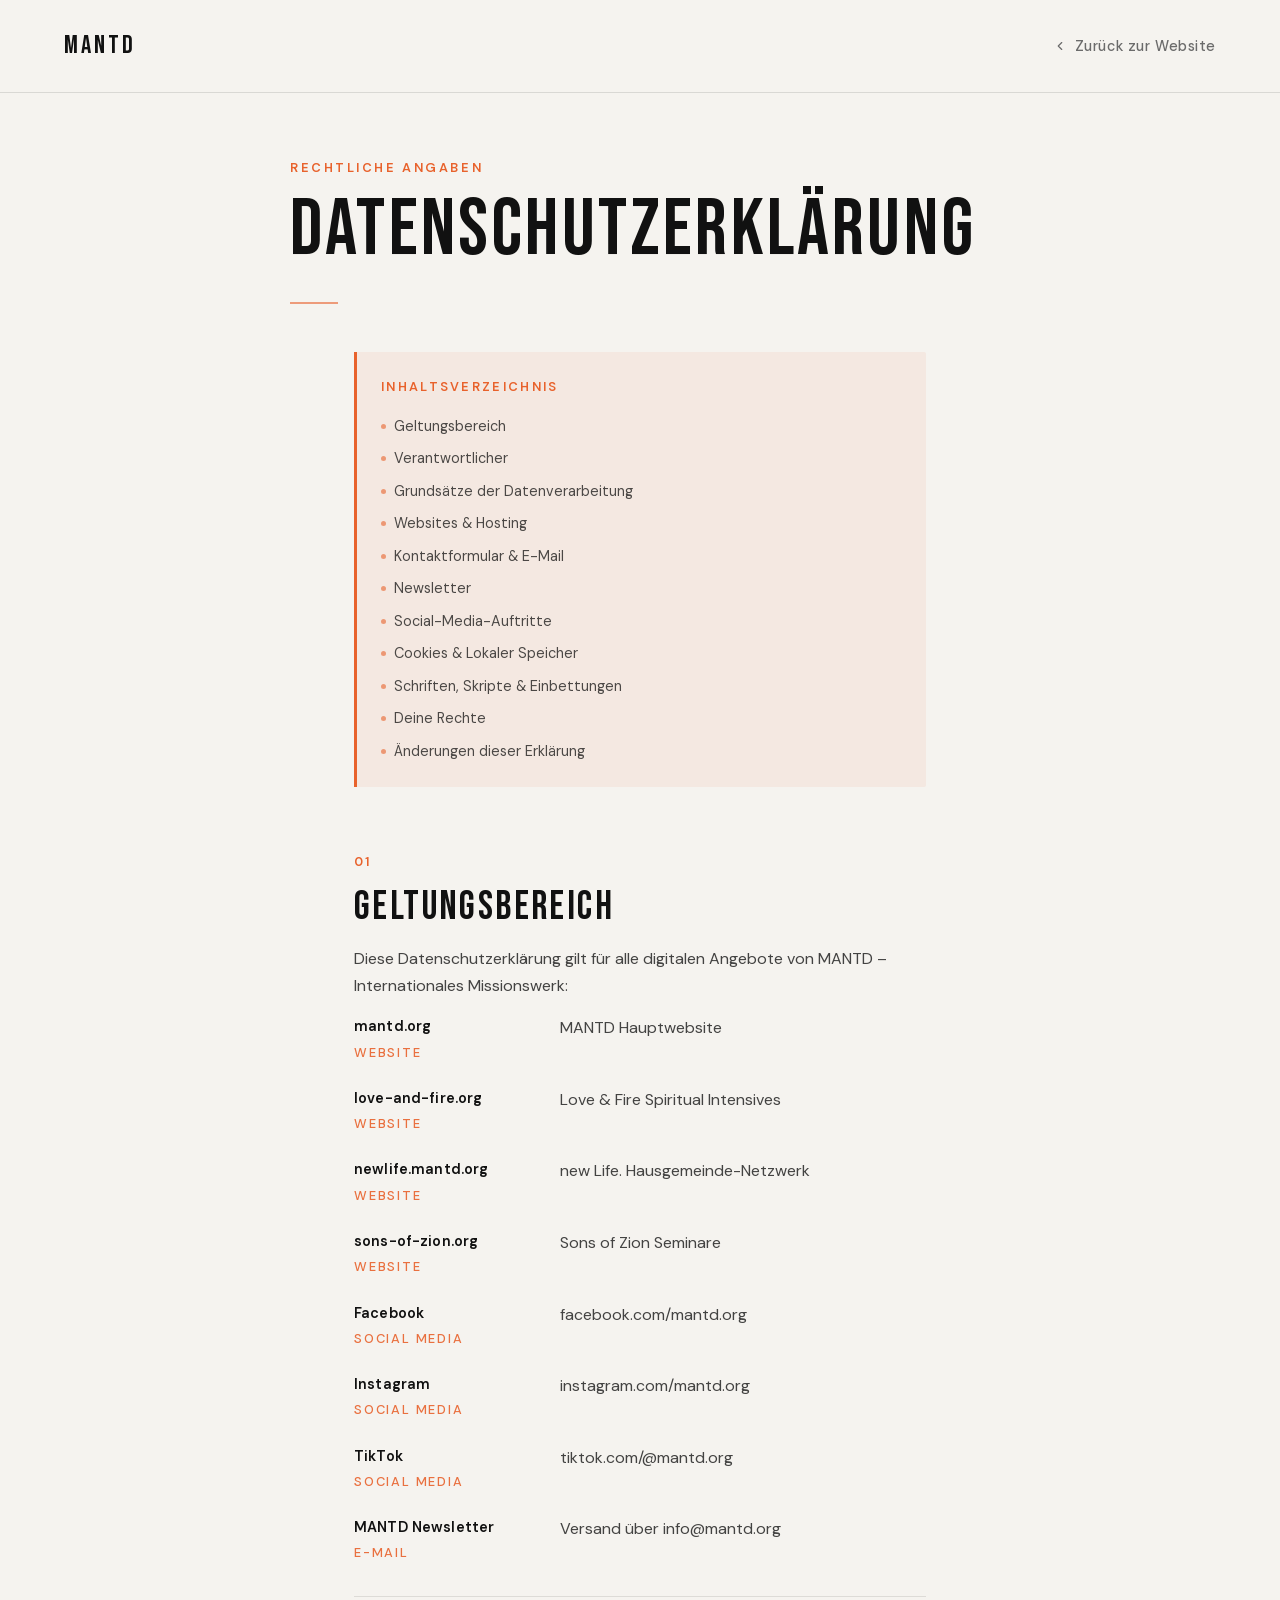
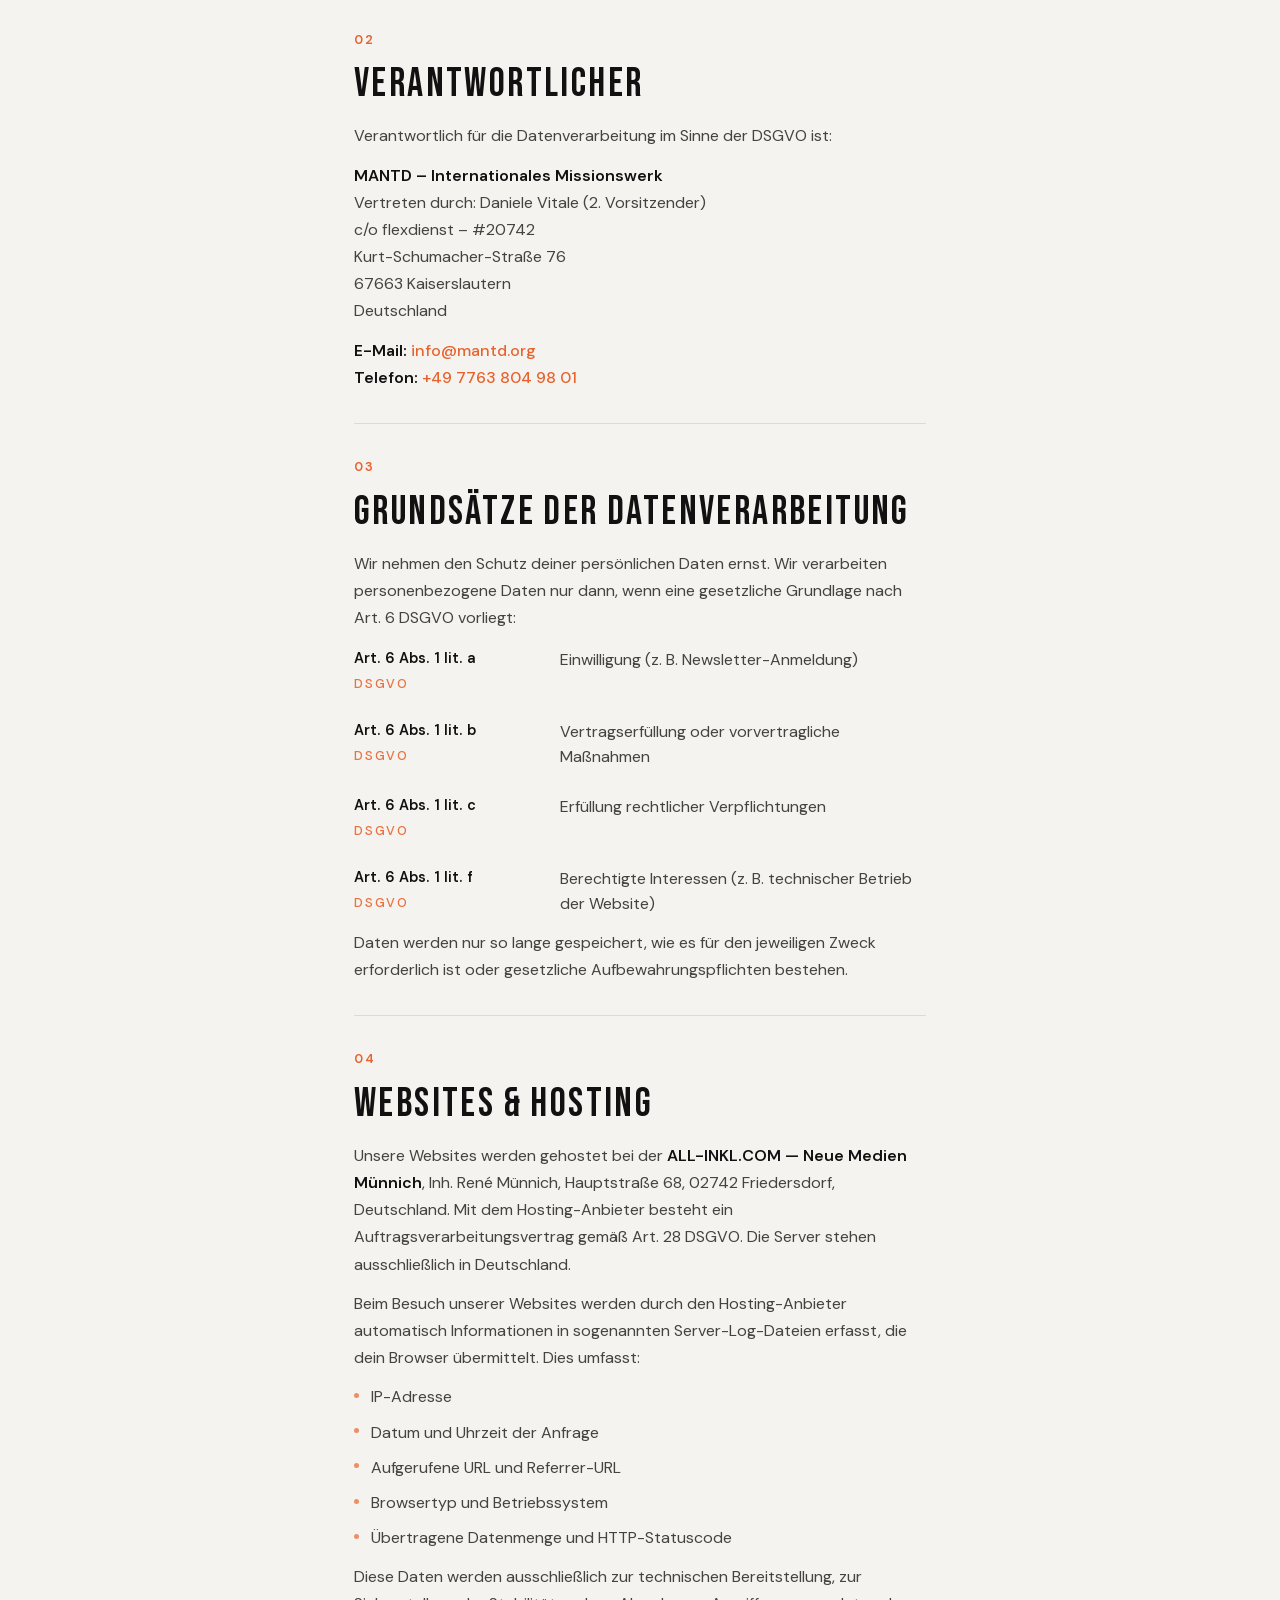
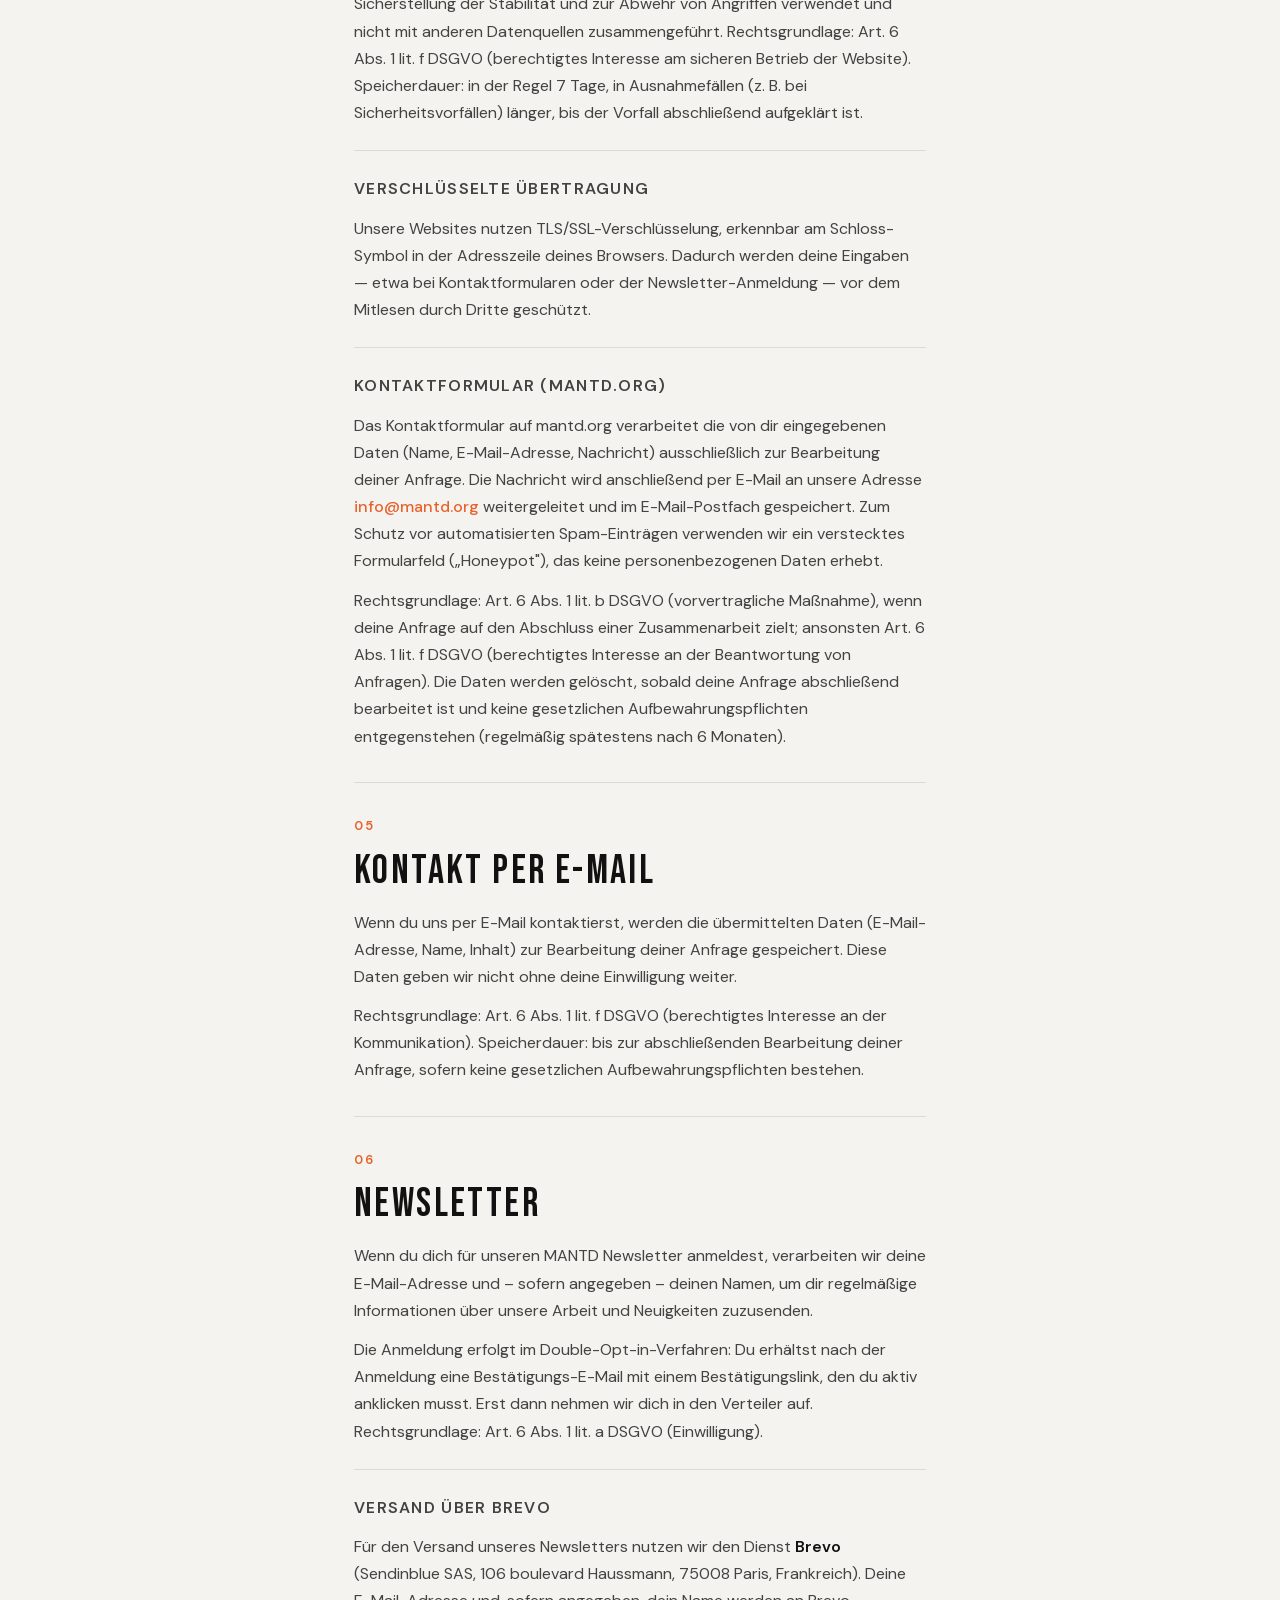
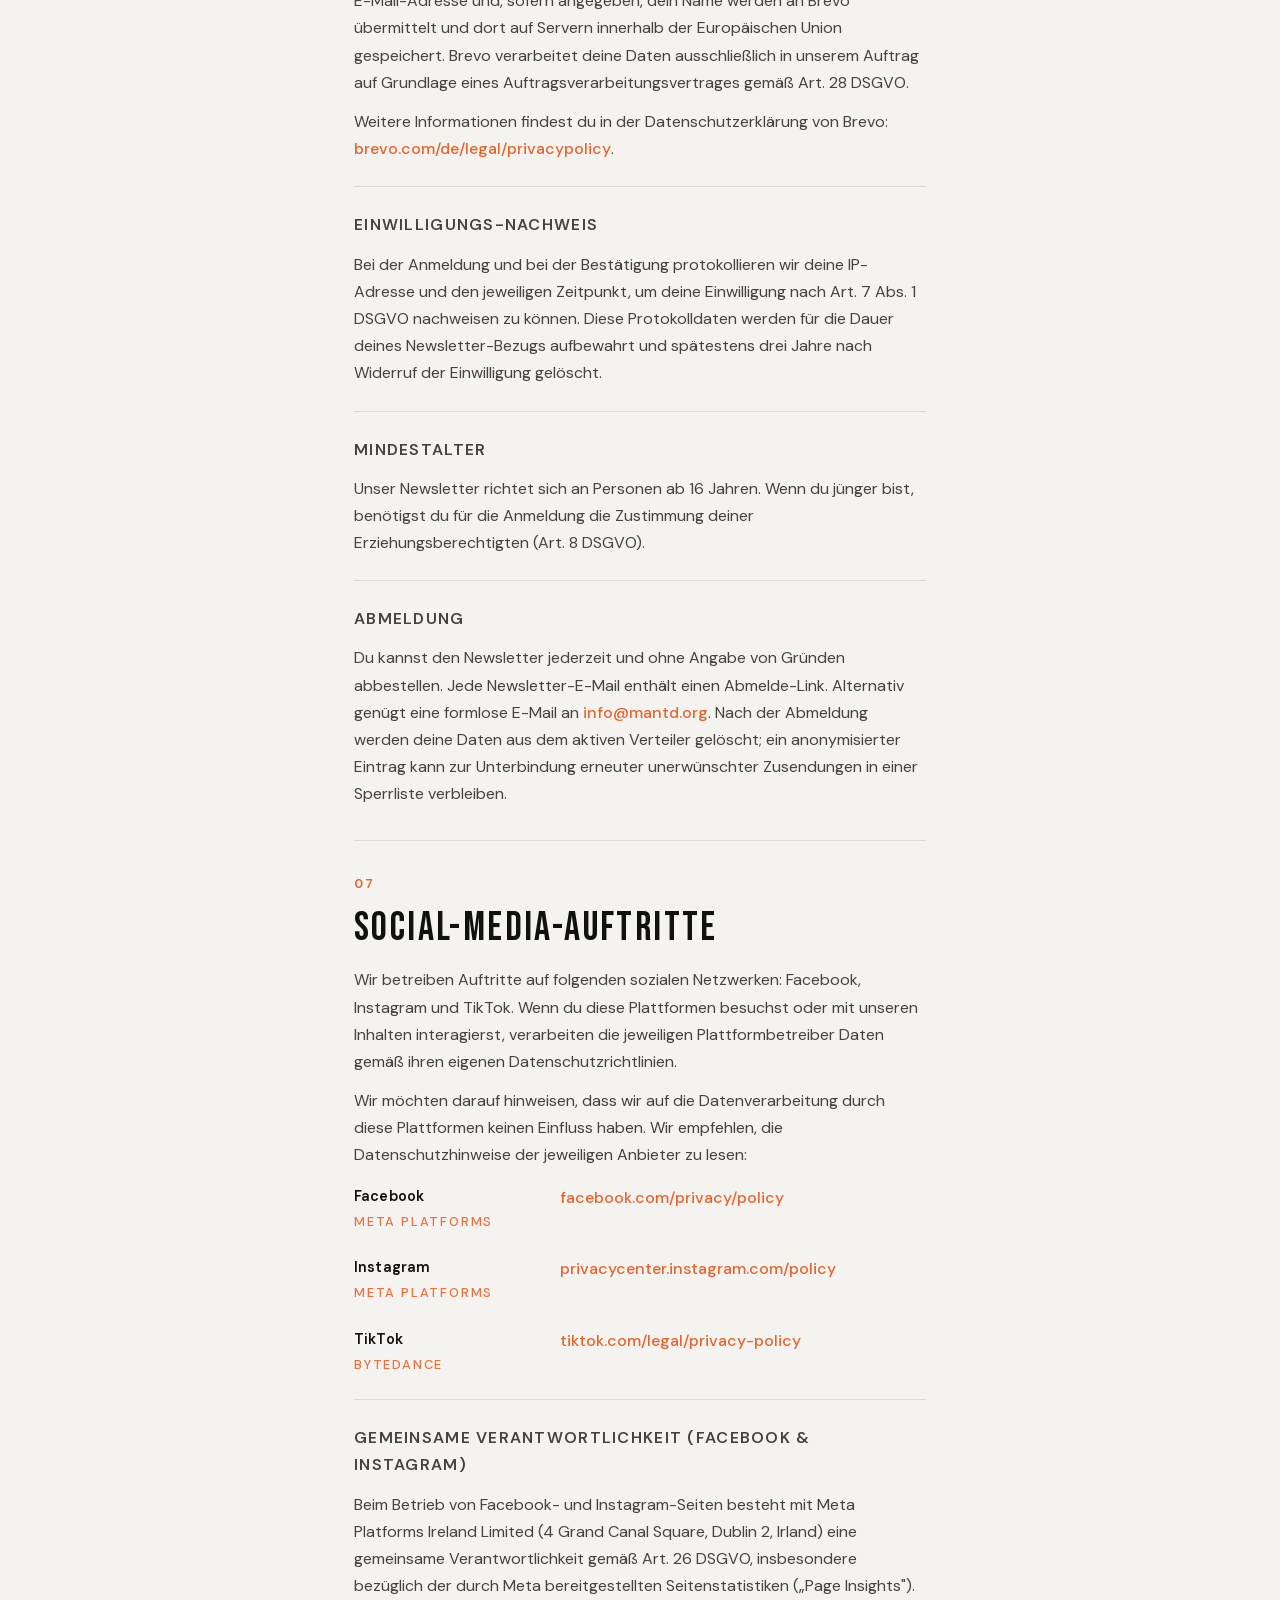
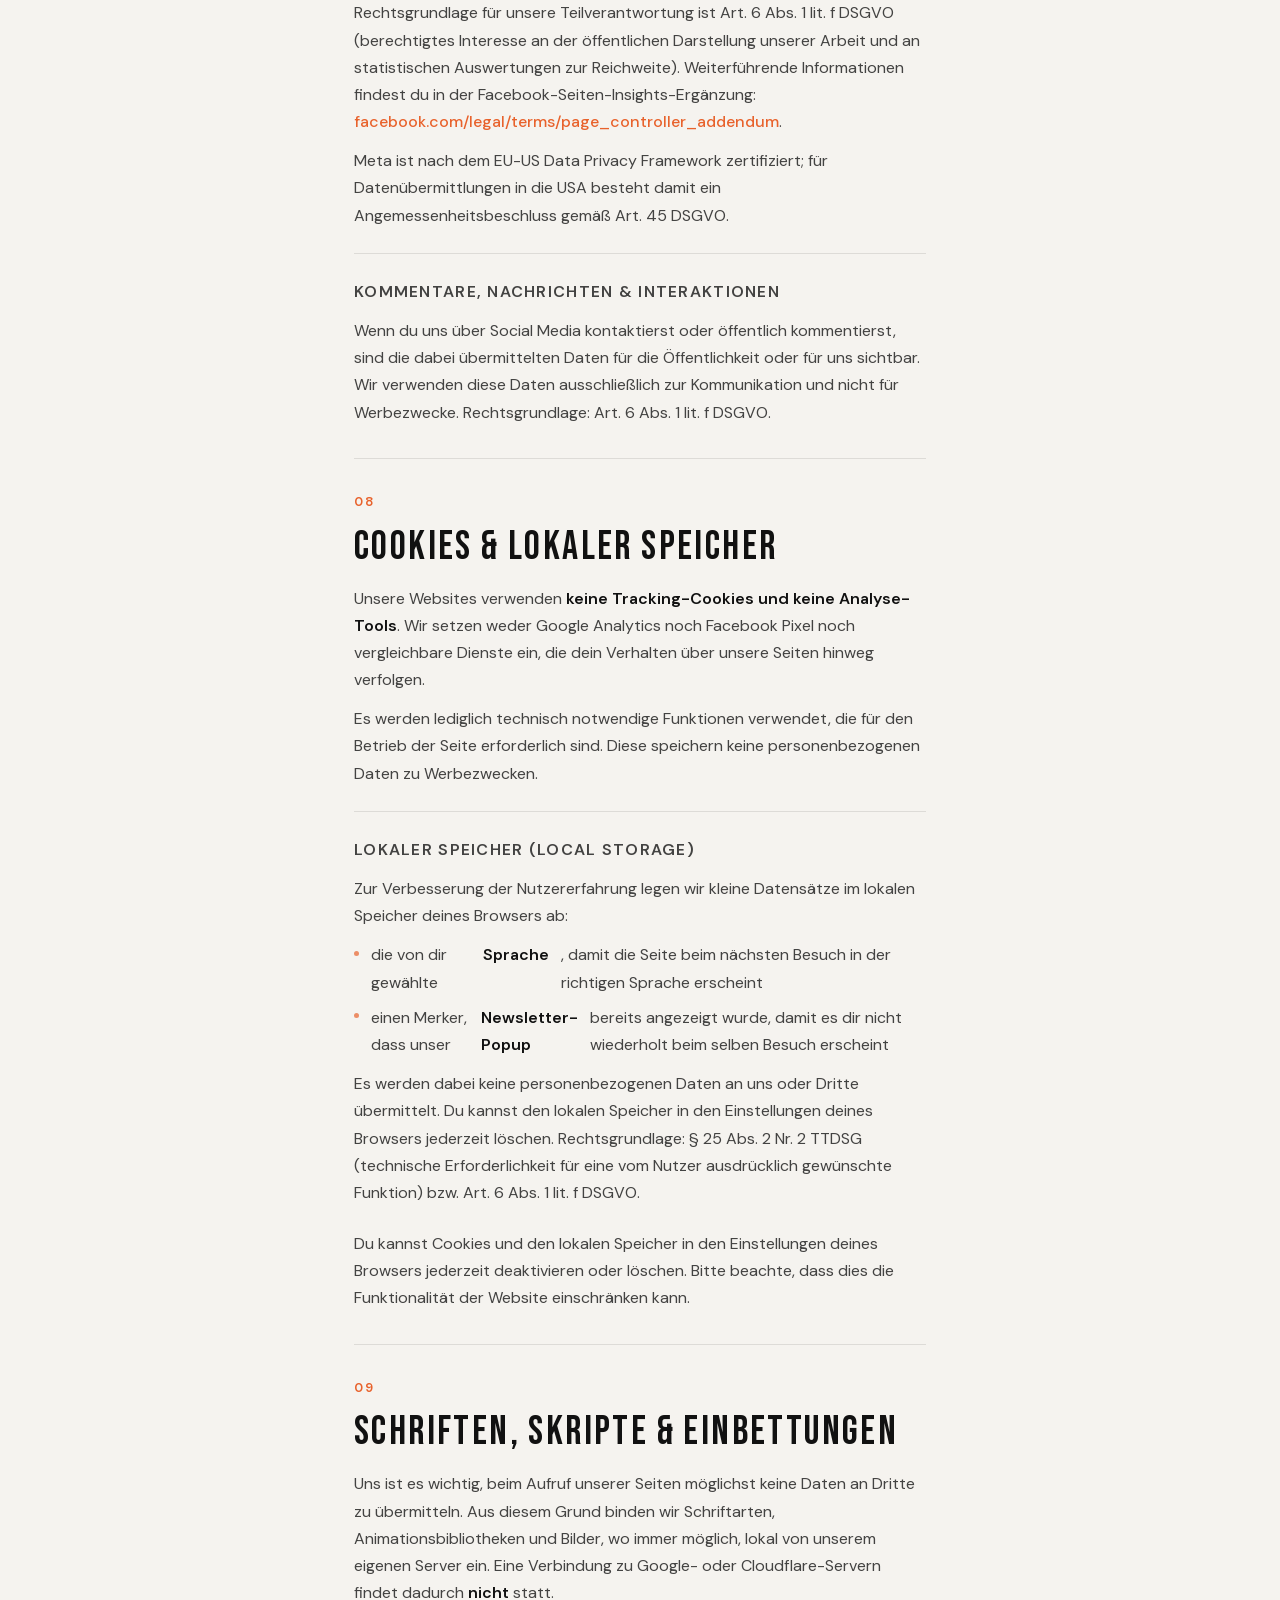
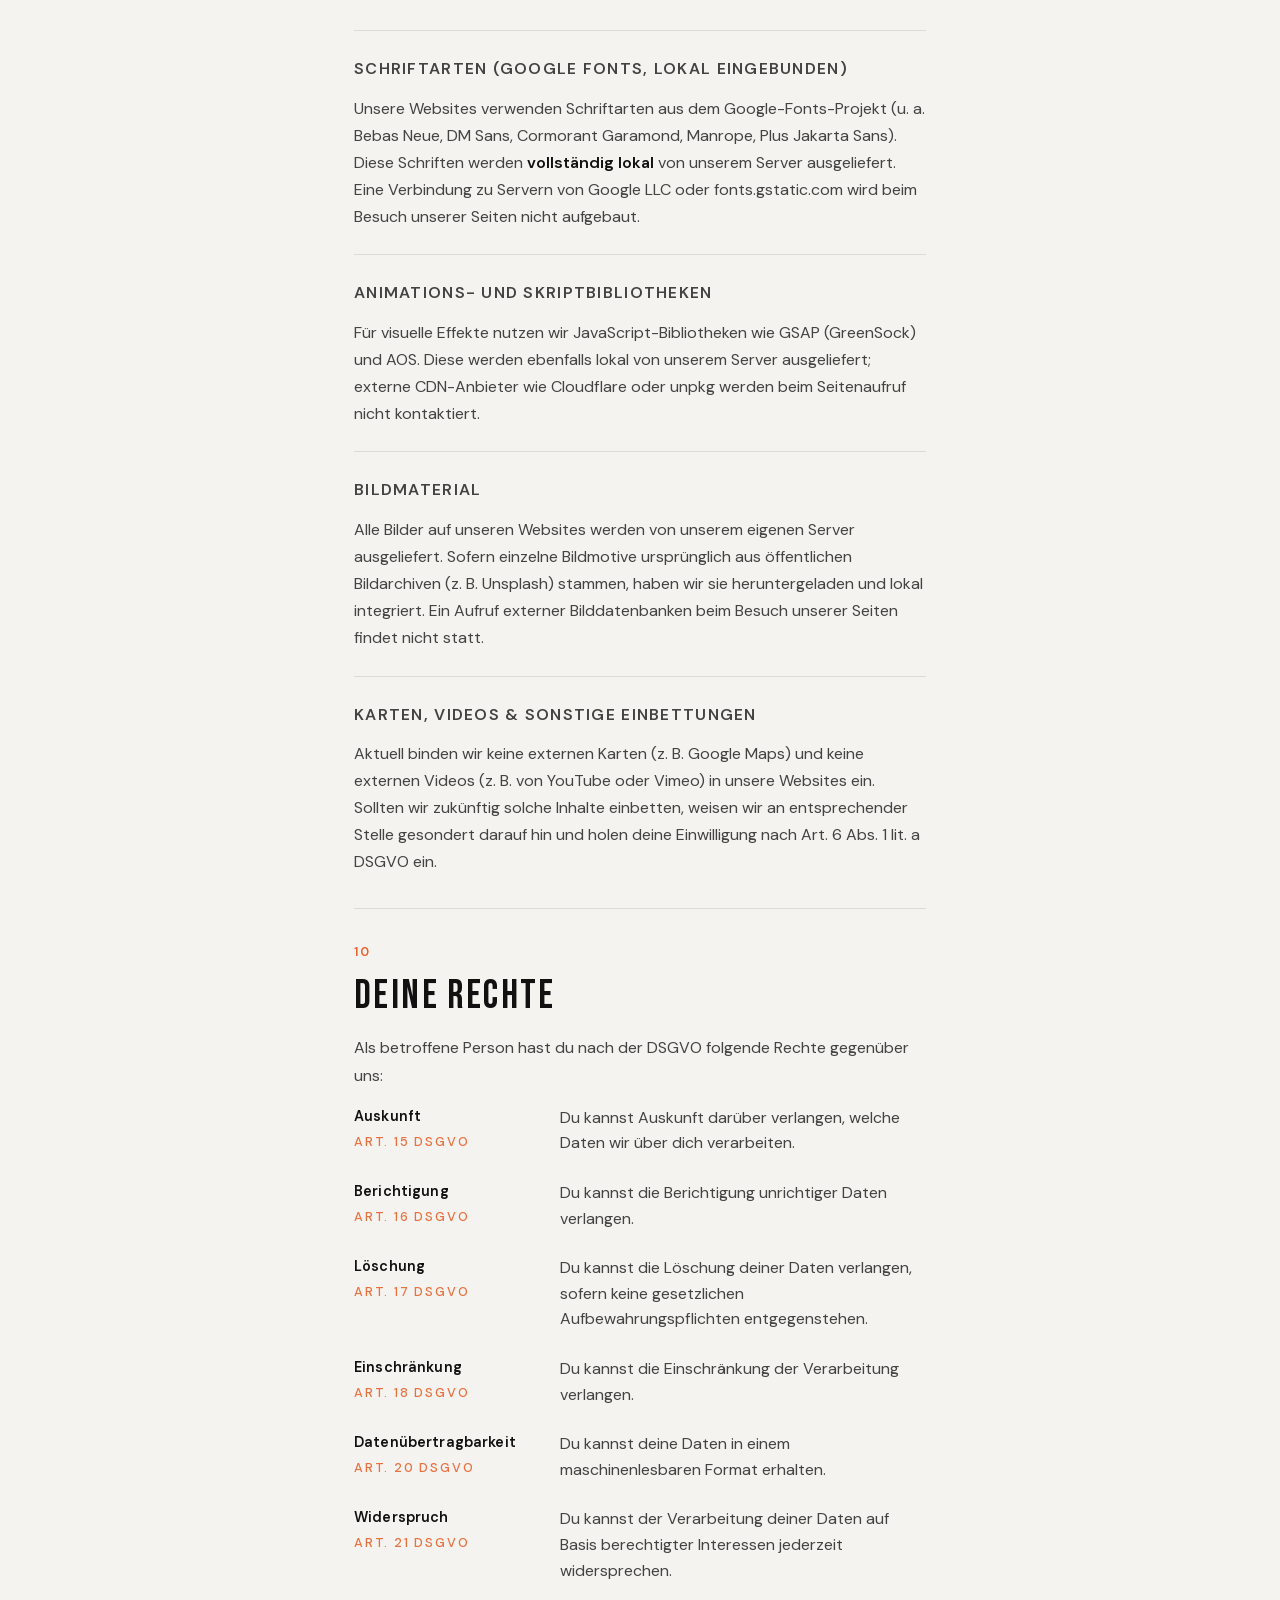
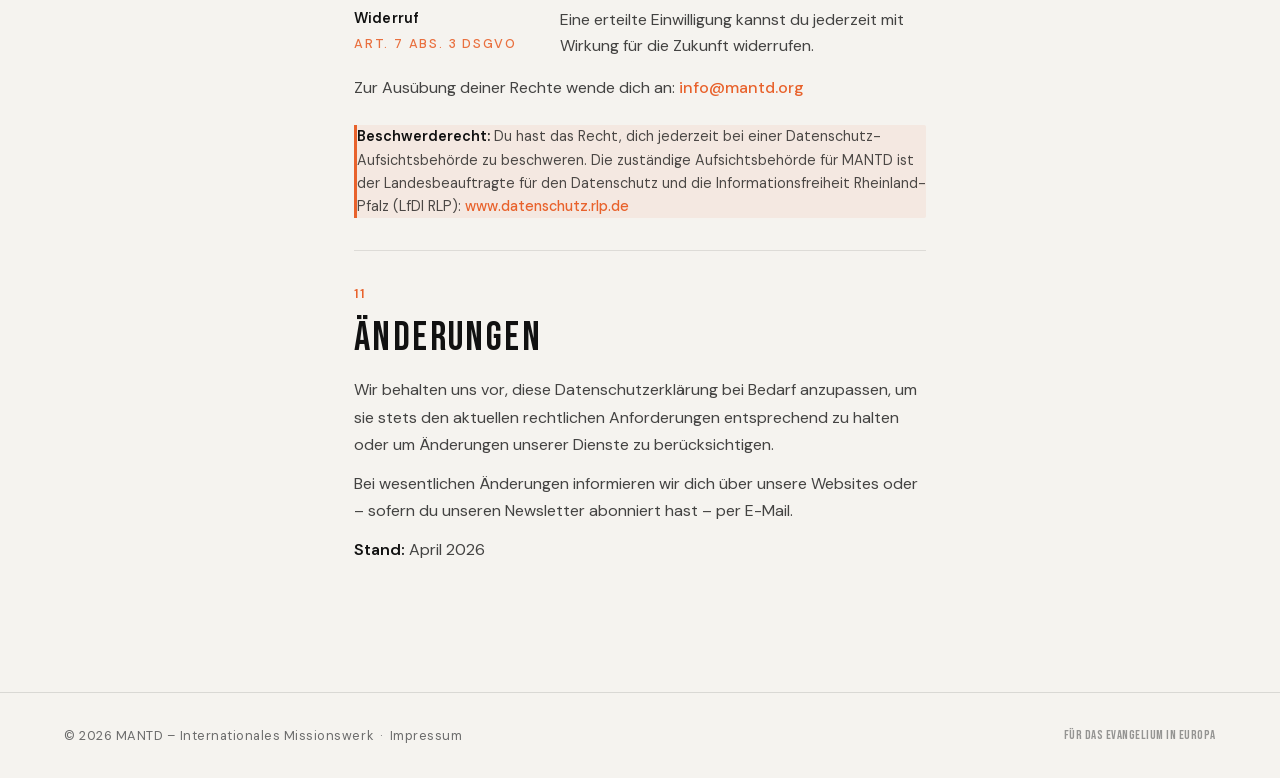
==== datenschutz.html @ e925f5e5 "Legal Docs added" ====
<!DOCTYPE html>
<html lang="de">
<head>
  <meta charset="UTF-8" />
  <meta name="viewport" content="width=device-width, initial-scale=1.0" />
  <title>Datenschutzerklärung – MANTD</title>
  <link rel="stylesheet" href="assets/fonts.css" />

  <style>
    *, *::before, *::after {
      box-sizing: border-box;
      margin: 0;
      padding: 0;
    }

    :root {
      --color-bg:        #f5f3ef;
      --color-surface:   #ffffff;
      --color-ink:       #111111;
      --color-muted:     #6b6b6b;
      --color-accent:    #e8622c;
      --color-border:    rgba(17, 17, 17, 0.1);
      --color-rule:      rgba(17, 17, 17, 0.12);
      --color-accent-bg: rgba(232, 98, 44, 0.07);

      --font-display: 'Bebas Neue', sans-serif;
      --font-body:    'DM Sans', system-ui, sans-serif;

      --text-xs:   clamp(0.7rem,  1.5vw, 0.8rem);
      --text-sm:   clamp(0.825rem, 2vw,  0.9rem);
      --text-base: clamp(0.9rem,   2vw,  1rem);
      --text-lg:   clamp(1rem,     2.5vw, 1.15rem);
      --text-xl:   clamp(1.25rem,  3vw,  1.5rem);
      --text-2xl:  clamp(1.75rem,  5vw,  2.5rem);
      --text-hero: clamp(2.2rem,   7vw,  5rem);

      --space-2:  0.5rem;
      --space-3:  0.75rem;
      --space-4:  1rem;
      --space-6:  1.5rem;
      --space-8:  2rem;
      --space-12: 3rem;
      --space-16: 4rem;
      --space-24: 6rem;

      --container: 700px;
      --radius: 2px;
    }

    html { scroll-behavior: smooth; }

    body {
      background-color: var(--color-bg);
      color: var(--color-ink);
      font-family: var(--font-body);
      font-size: var(--text-base);
      font-weight: 400;
      line-height: 1.7;
      -webkit-font-smoothing: antialiased;
      min-height: 100vh;
    }

    /* ── Header ─────────────────────────────────────────── */
    .site-header {
      padding: var(--space-6) clamp(1.5rem, 6vw, 4rem);
      display: flex;
      align-items: center;
      justify-content: space-between;
      border-bottom: 1px solid var(--color-rule);
      background: var(--color-bg);
    }

    .logo {
      font-family: var(--font-display);
      font-size: 1.6rem;
      letter-spacing: 0.12em;
      color: var(--color-ink);
      text-decoration: none;
    }

    .back-link {
      font-size: var(--text-sm);
      font-weight: 500;
      color: var(--color-muted);
      text-decoration: none;
      letter-spacing: 0.04em;
      display: flex;
      align-items: center;
      gap: var(--space-2);
      transition: color 0.2s ease;
    }

    .back-link:hover { color: var(--color-accent); }

    .back-link svg {
      width: 14px; height: 14px;
      transition: transform 0.2s ease;
    }

    .back-link:hover svg { transform: translateX(-3px); }

    /* ── Hero ────────────────────────────────────────────── */
    .hero {
      padding: var(--space-16) clamp(1.5rem, 6vw, 4rem) var(--space-12);
      max-width: calc(var(--container) + clamp(3rem, 12vw, 8rem));
      margin-inline: auto;
      animation: fadeUp 0.6s cubic-bezier(0.16, 1, 0.3, 1) both;
    }

    .hero__label {
      font-family: var(--font-body);
      font-size: var(--text-xs);
      font-weight: 600;
      letter-spacing: 0.2em;
      text-transform: uppercase;
      color: var(--color-accent);
      margin-bottom: var(--space-3);
    }

    .hero__title {
      font-family: var(--font-display);
      font-size: var(--text-hero);
      font-weight: 400;
      line-height: 1;
      letter-spacing: 0.04em;
      color: var(--color-ink);
    }

    .hero__rule {
      margin-top: var(--space-8);
      border: none;
      border-top: 2px solid var(--color-accent);
      width: 48px;
      opacity: 0.6;
    }

    /* ── TOC ─────────────────────────────────────────────── */
    .toc {
      max-width: var(--container);
      margin-inline: auto;
      padding: 0 clamp(1.5rem, 6vw, 4rem) var(--space-8);
      animation: fadeUp 0.6s cubic-bezier(0.16, 1, 0.3, 1) 50ms both;
    }

    .toc__inner {
      background: var(--color-accent-bg);
      border-left: 3px solid var(--color-accent);
      padding: var(--space-6);
      border-radius: 0 var(--radius) var(--radius) 0;
    }

    .toc__title {
      font-family: var(--font-body);
      font-size: var(--text-xs);
      font-weight: 600;
      letter-spacing: 0.18em;
      text-transform: uppercase;
      color: var(--color-accent);
      margin-bottom: var(--space-4);
    }

    .toc__list {
      list-style: none;
      display: flex;
      flex-direction: column;
      gap: var(--space-2);
    }

    .toc__list li a {
      font-size: var(--text-sm);
      color: color-mix(in srgb, var(--color-ink) 75%, transparent);
      text-decoration: none;
      display: flex;
      align-items: center;
      gap: var(--space-2);
      transition: color 0.2s ease;
    }

    .toc__list li a:hover { color: var(--color-accent); }

    .toc__list li a::before {
      content: '';
      display: inline-block;
      width: 5px;
      height: 5px;
      border-radius: 50%;
      background: var(--color-accent);
      flex-shrink: 0;
      opacity: 0.6;
    }

    /* ── Content ─────────────────────────────────────────── */
    .content {
      max-width: var(--container);
      margin-inline: auto;
      padding: 0 clamp(1.5rem, 6vw, 4rem) var(--space-24);
    }

    /* ── Block ───────────────────────────────────────────── */
    .block {
      padding: var(--space-8) 0;
      border-bottom: 1px solid var(--color-border);
      animation: fadeUp 0.6s cubic-bezier(0.16, 1, 0.3, 1) both;
    }

    .block:nth-child(1)  { animation-delay: 60ms; }
    .block:nth-child(2)  { animation-delay: 100ms; }
    .block:nth-child(3)  { animation-delay: 140ms; }
    .block:nth-child(4)  { animation-delay: 180ms; }
    .block:nth-child(5)  { animation-delay: 220ms; }
    .block:nth-child(6)  { animation-delay: 260ms; }
    .block:nth-child(7)  { animation-delay: 300ms; }
    .block:nth-child(8)  { animation-delay: 340ms; }
    .block:nth-child(9)  { animation-delay: 380ms; }
    .block:nth-child(10) { animation-delay: 420ms; }
    .block:nth-child(11) { animation-delay: 460ms; }
    .block:nth-child(12) { animation-delay: 500ms; }
    .block:last-child    { border-bottom: none; }

    .block__label {
      font-family: var(--font-body);
      font-size: var(--text-xs);
      font-weight: 600;
      letter-spacing: 0.18em;
      text-transform: uppercase;
      color: var(--color-accent);
      margin-bottom: var(--space-3);
    }

    .block__title {
      font-family: var(--font-display);
      font-size: var(--text-2xl);
      font-weight: 400;
      letter-spacing: 0.06em;
      line-height: 1.1;
      margin-bottom: var(--space-4);
      color: var(--color-ink);
    }

    .block__body p {
      font-size: var(--text-base);
      color: color-mix(in srgb, var(--color-ink) 78%, transparent);
      margin-bottom: var(--space-3);
    }

    .block__body p:last-child { margin-bottom: 0; }

    .block__body strong {
      font-weight: 600;
      color: var(--color-ink);
    }

    .block__body a {
      color: var(--color-accent);
      text-decoration: none;
      font-weight: 500;
      position: relative;
    }

    .block__body a::after {
      content: '';
      position: absolute;
      bottom: -1px; left: 0;
      width: 0; height: 1px;
      background: currentColor;
      transition: width 0.25s cubic-bezier(0.65, 0, 0.35, 1);
    }

    .block__body a:hover::after { width: 100%; }

    /* ── Sub-sections ────────────────────────────────────── */
    .sub {
      margin-top: var(--space-6);
      padding-top: var(--space-6);
      border-top: 1px solid var(--color-border);
    }

    .sub__title {
      font-family: var(--font-body);
      font-size: var(--text-sm);
      font-weight: 600;
      letter-spacing: 0.08em;
      text-transform: uppercase;
      color: var(--color-ink);
      margin-bottom: var(--space-3);
    }

    /* ── Bullet list ─────────────────────────────────────── */
    .dsl {
      list-style: none;
      display: flex;
      flex-direction: column;
      gap: var(--space-2);
      margin-top: var(--space-3);
    }

    .dsl li {
      display: flex;
      align-items: flex-start;
      gap: var(--space-3);
      font-size: var(--text-base);
      color: color-mix(in srgb, var(--color-ink) 78%, transparent);
    }

    .dsl li::before {
      content: '';
      display: block;
      width: 5px;
      height: 5px;
      border-radius: 50%;
      background: var(--color-accent);
      margin-top: 0.6em;
      flex-shrink: 0;
      opacity: 0.7;
    }

    /* ── Definition table (Begriff → Beschreibung, ohne Linien) ── */
    /* Mobile-first: gestapeltes Block-Layout als Default */
    .dsl-table {
      width: 100%;
      border-collapse: collapse;
      margin-top: var(--space-4);
      display: block;
    }

    .dsl-table tbody,
    .dsl-table tr,
    .dsl-table td {
      display: block;
      width: 100%;
    }

    .dsl-table tr {
      padding: var(--space-4) 0;
      border-bottom: 1px solid color-mix(in srgb, var(--color-ink) 6%, transparent);
    }

    .dsl-table tr:first-child { padding-top: 0; }
    .dsl-table tr:last-child {
      padding-bottom: 0;
      border-bottom: none;
    }

    .dsl-table td {
      vertical-align: top;
      padding: 0;
      font-size: var(--text-base);
      line-height: 1.6;
      color: color-mix(in srgb, var(--color-ink) 78%, transparent);
    }

    .dsl-table td:first-child {
      font-weight: 600;
      color: var(--color-ink);
      font-size: var(--text-sm);
      letter-spacing: 0.01em;
      margin-bottom: var(--space-2);
    }

    .dsl-table__ref {
      display: inline-block;
      margin-top: 4px;
      margin-left: var(--space-2);
      font-weight: 500;
      font-size: var(--text-xs);
      letter-spacing: 0.14em;
      text-transform: uppercase;
      color: var(--color-accent);
      opacity: 0.9;
    }

    /* Tablet & Desktop: zweispaltige Tabelle ab 620px */
    @media (min-width: 620px) {
      .dsl-table { display: table; }
      .dsl-table tbody { display: table-row-group; }
      .dsl-table tr {
        display: table-row;
        padding: 0;
        border-bottom: none;
      }
      .dsl-table td {
        display: table-cell;
        padding: var(--space-3) 0;
      }
      .dsl-table tr:first-child td { padding-top: 0; }
      .dsl-table tr:last-child  td { padding-bottom: 0; }
      .dsl-table td:first-child {
        width: 36%;
        padding-right: var(--space-6);
        margin-bottom: 0;
      }
      .dsl-table__ref {
        display: block;
        margin-left: 0;
        margin-top: 4px;
      }
    }

    /* ── Notice ──────────────────────────────────────────── */
    .notice {
      margin-top: var(--space-6);
      padding: var(--space-5);
      background: var(--color-accent-bg);
      border-left: 3px solid var(--color-accent);
      border-radius: 0 var(--radius) var(--radius) 0;
    }

    .notice p {
      font-size: var(--text-sm);
      color: color-mix(in srgb, var(--color-ink) 75%, transparent);
      line-height: 1.6;
    }

    .notice strong {
      color: var(--color-ink);
      font-weight: 600;
    }

    /* ── Footer ──────────────────────────────────────────── */
    .site-footer {
      border-top: 1px solid var(--color-rule);
      padding: var(--space-8) clamp(1.5rem, 6vw, 4rem);
      display: flex;
      align-items: center;
      justify-content: space-between;
      flex-wrap: wrap;
      gap: var(--space-4);
    }

    .site-footer p {
      font-size: var(--text-xs);
      color: var(--color-muted);
      letter-spacing: 0.04em;
    }

    .footer-tagline {
      font-family: var(--font-display);
      font-size: 1rem;
      letter-spacing: 0.1em;
      color: var(--color-accent);
      opacity: 0.7;
    }

    /* ── Animations ──────────────────────────────────────── */
    @keyframes fadeUp {
      from { opacity: 0; transform: translateY(1.2rem); }
      to   { opacity: 1; transform: translateY(0); }
    }

    /* ── Responsive ──────────────────────────────────────── */
    @media (max-width: 600px) {
      .site-header {
        flex-direction: column;
        align-items: flex-start;
        gap: var(--space-3);
      }
    }
  </style>
</head>
<body>

  <header class="site-header">
    <a href="https://www.mantd.org" class="logo">MANTD</a>
    <a href="https://www.mantd.org" class="back-link">
      <svg viewBox="0 0 24 24" fill="none" stroke="currentColor" stroke-width="2" stroke-linecap="round" stroke-linejoin="round">
        <polyline points="15 18 9 12 15 6"/>
      </svg>
      Zurück zur Website
    </a>
  </header>

  <section class="hero">
    <p class="hero__label">Rechtliche Angaben</p>
    <h1 class="hero__title">DATENSCHUTZ­ERKLÄRUNG</h1>
    <hr class="hero__rule" />
  </section>

  <!-- Inhaltsverzeichnis -->
  <nav class="toc" aria-label="Inhaltsverzeichnis">
    <div class="toc__inner">
      <p class="toc__title">Inhaltsverzeichnis</p>
      <ol class="toc__list">
        <li><a href="#geltungsbereich">Geltungsbereich</a></li>
        <li><a href="#verantwortlicher">Verantwortlicher</a></li>
        <li><a href="#grundsaetze">Grundsätze der Datenverarbeitung</a></li>
        <li><a href="#websites">Websites &amp; Hosting</a></li>
        <li><a href="#kontaktformular">Kontaktformular &amp; E-Mail</a></li>
        <li><a href="#newsletter">Newsletter</a></li>
        <li><a href="#social-media">Social-Media-Auftritte</a></li>
        <li><a href="#cookies">Cookies &amp; Lokaler Speicher</a></li>
        <li><a href="#drittdienste">Schriften, Skripte &amp; Einbettungen</a></li>
        <li><a href="#rechte">Deine Rechte</a></li>
        <li><a href="#aenderungen">Änderungen dieser Erklärung</a></li>
      </ol>
    </div>
  </nav>

  <main class="content">

    <!-- 1. Geltungsbereich -->
    <div class="block" id="geltungsbereich">
      <p class="block__label">01</p>
      <h2 class="block__title">GELTUNGSBEREICH</h2>
      <div class="block__body">
        <p>Diese Datenschutzerklärung gilt für alle digitalen Angebote von MANTD – Internationales Missionswerk:</p>
        <table class="dsl-table">
          <tbody>
            <tr>
              <td>mantd.org<span class="dsl-table__ref">Website</span></td>
              <td>MANTD Hauptwebsite</td>
            </tr>
            <tr>
              <td>love-and-fire.org<span class="dsl-table__ref">Website</span></td>
              <td>Love &amp; Fire Spiritual Intensives</td>
            </tr>
            <tr>
              <td>newlife.mantd.org<span class="dsl-table__ref">Website</span></td>
              <td>new Life. Hausgemeinde-Netzwerk</td>
            </tr>
            <tr>
              <td>sons-of-zion.org<span class="dsl-table__ref">Website</span></td>
              <td>Sons of Zion Seminare</td>
            </tr>
            <tr>
              <td>Facebook<span class="dsl-table__ref">Social Media</span></td>
              <td>facebook.com/mantd.org</td>
            </tr>
            <tr>
              <td>Instagram<span class="dsl-table__ref">Social Media</span></td>
              <td>instagram.com/mantd.org</td>
            </tr>
            <tr>
              <td>TikTok<span class="dsl-table__ref">Social Media</span></td>
              <td>tiktok.com/@mantd.org</td>
            </tr>
            <tr>
              <td>MANTD Newsletter<span class="dsl-table__ref">E-Mail</span></td>
              <td>Versand über info@mantd.org</td>
            </tr>
          </tbody>
        </table>
      </div>
    </div>

    <!-- 2. Verantwortlicher -->
    <div class="block" id="verantwortlicher">
      <p class="block__label">02</p>
      <h2 class="block__title">VERANTWORTLICHER</h2>
      <div class="block__body">
        <p>Verantwortlich für die Datenverarbeitung im Sinne der DSGVO ist:</p>
        <p>
          <strong>MANTD – Internationales Missionswerk</strong><br />
          Vertreten durch: Daniele Vitale (2. Vorsitzender)<br />
          c/o flexdienst – #20742<br />
          Kurt-Schumacher-Straße 76<br />
          67663 Kaiserslautern<br />
          Deutschland
        </p>
        <p>
          <strong>E-Mail:</strong> <a href="mailto:info@mantd.org">info@mantd.org</a><br />
          <strong>Telefon:</strong> <a href="tel:+4977638049801">+49 7763 804 98 01</a>
        </p>
      </div>
    </div>

    <!-- 3. Grundsätze -->
    <div class="block" id="grundsaetze">
      <p class="block__label">03</p>
      <h2 class="block__title">GRUNDSÄTZE DER DATEN­VERARBEITUNG</h2>
      <div class="block__body">
        <p>Wir nehmen den Schutz deiner persönlichen Daten ernst. Wir verarbeiten personenbezogene Daten nur dann, wenn eine gesetzliche Grundlage nach Art. 6 DSGVO vorliegt:</p>
        <table class="dsl-table">
          <tbody>
            <tr>
              <td>Art. 6 Abs. 1 lit. a<span class="dsl-table__ref">DSGVO</span></td>
              <td>Einwilligung (z.&nbsp;B. Newsletter-Anmeldung)</td>
            </tr>
            <tr>
              <td>Art. 6 Abs. 1 lit. b<span class="dsl-table__ref">DSGVO</span></td>
              <td>Vertragserfüllung oder vorvertragliche Maßnahmen</td>
            </tr>
            <tr>
              <td>Art. 6 Abs. 1 lit. c<span class="dsl-table__ref">DSGVO</span></td>
              <td>Erfüllung rechtlicher Verpflichtungen</td>
            </tr>
            <tr>
              <td>Art. 6 Abs. 1 lit. f<span class="dsl-table__ref">DSGVO</span></td>
              <td>Berechtigte Interessen (z.&nbsp;B. technischer Betrieb der Website)</td>
            </tr>
          </tbody>
        </table>
        <p style="margin-top: var(--space-3);">Daten werden nur so lange gespeichert, wie es für den jeweiligen Zweck erforderlich ist oder gesetzliche Aufbewahrungspflichten bestehen.</p>
      </div>
    </div>

    <!-- 4. Websites & Hosting -->
    <div class="block" id="websites">
      <p class="block__label">04</p>
      <h2 class="block__title">WEBSITES &amp; HOSTING</h2>
      <div class="block__body">
        <p>Unsere Websites werden gehostet bei der <strong>ALL-INKL.COM — Neue Medien Münnich</strong>, Inh. René Münnich, Hauptstraße 68, 02742 Friedersdorf, Deutschland. Mit dem Hosting-Anbieter besteht ein Auftragsverarbeitungsvertrag gemäß Art. 28 DSGVO. Die Server stehen ausschließlich in Deutschland.</p>

        <p>Beim Besuch unserer Websites werden durch den Hosting-Anbieter automatisch Informationen in sogenannten Server-Log-Dateien erfasst, die dein Browser übermittelt. Dies umfasst:</p>
        <ul class="dsl">
          <li>IP-Adresse</li>
          <li>Datum und Uhrzeit der Anfrage</li>
          <li>Aufgerufene URL und Referrer-URL</li>
          <li>Browsertyp und Betriebssystem</li>
          <li>Übertragene Datenmenge und HTTP-Statuscode</li>
        </ul>
        <p style="margin-top: var(--space-3);">Diese Daten werden ausschließlich zur technischen Bereitstellung, zur Sicherstellung der Stabilität und zur Abwehr von Angriffen verwendet und nicht mit anderen Datenquellen zusammengeführt. Rechtsgrundlage: Art. 6 Abs. 1 lit. f DSGVO (berechtigtes Interesse am sicheren Betrieb der Website). Speicherdauer: in der Regel 7 Tage, in Ausnahmefällen (z. B. bei Sicherheitsvorfällen) länger, bis der Vorfall abschließend aufgeklärt ist.</p>

        <div class="sub">
          <p class="sub__title">Verschlüsselte Übertragung</p>
          <p>Unsere Websites nutzen TLS/SSL-Verschlüsselung, erkennbar am Schloss-Symbol in der Adresszeile deines Browsers. Dadurch werden deine Eingaben — etwa bei Kontaktformularen oder der Newsletter-Anmeldung — vor dem Mitlesen durch Dritte geschützt.</p>
        </div>

        <div class="sub">
          <p class="sub__title">Kontaktformular (mantd.org)</p>
          <p>Das Kontaktformular auf mantd.org verarbeitet die von dir eingegebenen Daten (Name, E-Mail-Adresse, Nachricht) ausschließlich zur Bearbeitung deiner Anfrage. Die Nachricht wird anschließend per E-Mail an unsere Adresse <a href="mailto:info@mantd.org">info@mantd.org</a> weitergeleitet und im E-Mail-Postfach gespeichert. Zum Schutz vor automatisierten Spam-Einträgen verwenden wir ein verstecktes Formularfeld („Honeypot"), das keine personenbezogenen Daten erhebt.</p>
          <p>Rechtsgrundlage: Art. 6 Abs. 1 lit. b DSGVO (vorvertragliche Maßnahme), wenn deine Anfrage auf den Abschluss einer Zusammenarbeit zielt; ansonsten Art. 6 Abs. 1 lit. f DSGVO (berechtigtes Interesse an der Beantwortung von Anfragen). Die Daten werden gelöscht, sobald deine Anfrage abschließend bearbeitet ist und keine gesetzlichen Aufbewahrungspflichten entgegenstehen (regelmäßig spätestens nach 6 Monaten).</p>
        </div>
      </div>
    </div>

    <!-- 5. Kontakt & E-Mail -->
    <div class="block" id="kontaktformular">
      <p class="block__label">05</p>
      <h2 class="block__title">KONTAKT PER E-MAIL</h2>
      <div class="block__body">
        <p>Wenn du uns per E-Mail kontaktierst, werden die übermittelten Daten (E-Mail-Adresse, Name, Inhalt) zur Bearbeitung deiner Anfrage gespeichert. Diese Daten geben wir nicht ohne deine Einwilligung weiter.</p>
        <p>Rechtsgrundlage: Art. 6 Abs. 1 lit. f DSGVO (berechtigtes Interesse an der Kommunikation). Speicherdauer: bis zur abschließenden Bearbeitung deiner Anfrage, sofern keine gesetzlichen Aufbewahrungspflichten bestehen.</p>
      </div>
    </div>

    <!-- 6. Newsletter -->
    <div class="block" id="newsletter">
      <p class="block__label">06</p>
      <h2 class="block__title">NEWSLETTER</h2>
      <div class="block__body">
        <p>Wenn du dich für unseren MANTD Newsletter anmeldest, verarbeiten wir deine E-Mail-Adresse und – sofern angegeben – deinen Namen, um dir regelmäßige Informationen über unsere Arbeit und Neuigkeiten zuzusenden.</p>
        <p>Die Anmeldung erfolgt im Double-Opt-in-Verfahren: Du erhältst nach der Anmeldung eine Bestätigungs-E-Mail mit einem Bestätigungslink, den du aktiv anklicken musst. Erst dann nehmen wir dich in den Verteiler auf. Rechtsgrundlage: Art. 6 Abs. 1 lit. a DSGVO (Einwilligung).</p>

        <div class="sub">
          <p class="sub__title">Versand über Brevo</p>
          <p>Für den Versand unseres Newsletters nutzen wir den Dienst <strong>Brevo</strong> (Sendinblue SAS, 106 boulevard Haussmann, 75008 Paris, Frankreich). Deine E-Mail-Adresse und, sofern angegeben, dein Name werden an Brevo übermittelt und dort auf Servern innerhalb der Europäischen Union gespeichert. Brevo verarbeitet deine Daten ausschließlich in unserem Auftrag auf Grundlage eines Auftragsverarbeitungsvertrages gemäß Art. 28 DSGVO.</p>
          <p>Weitere Informationen findest du in der Datenschutzerklärung von Brevo: <a href="https://www.brevo.com/de/legal/privacypolicy/" target="_blank" rel="noopener noreferrer">brevo.com/de/legal/privacypolicy</a>.</p>
        </div>

        <div class="sub">
          <p class="sub__title">Einwilligungs-Nachweis</p>
          <p>Bei der Anmeldung und bei der Bestätigung protokollieren wir deine IP-Adresse und den jeweiligen Zeitpunkt, um deine Einwilligung nach Art. 7 Abs. 1 DSGVO nachweisen zu können. Diese Protokolldaten werden für die Dauer deines Newsletter-Bezugs aufbewahrt und spätestens drei Jahre nach Widerruf der Einwilligung gelöscht.</p>
        </div>

        <div class="sub">
          <p class="sub__title">Mindestalter</p>
          <p>Unser Newsletter richtet sich an Personen ab 16 Jahren. Wenn du jünger bist, benötigst du für die Anmeldung die Zustimmung deiner Erziehungsberechtigten (Art. 8 DSGVO).</p>
        </div>

        <div class="sub">
          <p class="sub__title">Abmeldung</p>
          <p>Du kannst den Newsletter jederzeit und ohne Angabe von Gründen abbestellen. Jede Newsletter-E-Mail enthält einen Abmelde-Link. Alternativ genügt eine formlose E-Mail an <a href="mailto:info@mantd.org">info@mantd.org</a>. Nach der Abmeldung werden deine Daten aus dem aktiven Verteiler gelöscht; ein anonymisierter Eintrag kann zur Unterbindung erneuter unerwünschter Zusendungen in einer Sperrliste verbleiben.</p>
        </div>
      </div>
    </div>

    <!-- 7. Social Media -->
    <div class="block" id="social-media">
      <p class="block__label">07</p>
      <h2 class="block__title">SOCIAL-MEDIA-AUFTRITTE</h2>
      <div class="block__body">
        <p>Wir betreiben Auftritte auf folgenden sozialen Netzwerken: Facebook, Instagram und TikTok. Wenn du diese Plattformen besuchst oder mit unseren Inhalten interagierst, verarbeiten die jeweiligen Plattformbetreiber Daten gemäß ihren eigenen Datenschutzrichtlinien.</p>
        <p>Wir möchten darauf hinweisen, dass wir auf die Datenverarbeitung durch diese Plattformen keinen Einfluss haben. Wir empfehlen, die Datenschutzhinweise der jeweiligen Anbieter zu lesen:</p>
        <table class="dsl-table">
          <tbody>
            <tr>
              <td>Facebook<span class="dsl-table__ref">Meta Platforms</span></td>
              <td><a href="https://www.facebook.com/privacy/policy/" target="_blank" rel="noopener noreferrer">facebook.com/privacy/policy</a></td>
            </tr>
            <tr>
              <td>Instagram<span class="dsl-table__ref">Meta Platforms</span></td>
              <td><a href="https://privacycenter.instagram.com/policy" target="_blank" rel="noopener noreferrer">privacycenter.instagram.com/policy</a></td>
            </tr>
            <tr>
              <td>TikTok<span class="dsl-table__ref">ByteDance</span></td>
              <td><a href="https://www.tiktok.com/legal/page/eea/privacy-policy/de-DE" target="_blank" rel="noopener noreferrer">tiktok.com/legal/privacy-policy</a></td>
            </tr>
          </tbody>
        </table>

        <div class="sub">
          <p class="sub__title">Gemeinsame Verantwortlichkeit (Facebook &amp; Instagram)</p>
          <p>Beim Betrieb von Facebook- und Instagram-Seiten besteht mit Meta Platforms Ireland Limited (4 Grand Canal Square, Dublin 2, Irland) eine gemeinsame Verantwortlichkeit gemäß Art. 26 DSGVO, insbesondere bezüglich der durch Meta bereitgestellten Seitenstatistiken („Page Insights"). Rechtsgrundlage für unsere Teilverantwortung ist Art. 6 Abs. 1 lit. f DSGVO (berechtigtes Interesse an der öffentlichen Darstellung unserer Arbeit und an statistischen Auswertungen zur Reichweite). Weiterführende Informationen findest du in der Facebook-Seiten-Insights-Ergänzung: <a href="https://www.facebook.com/legal/terms/page_controller_addendum" target="_blank" rel="noopener noreferrer">facebook.com/legal/terms/page_controller_addendum</a>.</p>
          <p>Meta ist nach dem EU-US Data Privacy Framework zertifiziert; für Datenübermittlungen in die USA besteht damit ein Angemessenheitsbeschluss gemäß Art. 45 DSGVO.</p>
        </div>

        <div class="sub">
          <p class="sub__title">Kommentare, Nachrichten &amp; Interaktionen</p>
          <p>Wenn du uns über Social Media kontaktierst oder öffentlich kommentierst, sind die dabei übermittelten Daten für die Öffentlichkeit oder für uns sichtbar. Wir verwenden diese Daten ausschließlich zur Kommunikation und nicht für Werbezwecke. Rechtsgrundlage: Art. 6 Abs. 1 lit. f DSGVO.</p>
        </div>
      </div>
    </div>

    <!-- 8. Cookies -->
    <div class="block" id="cookies">
      <p class="block__label">08</p>
      <h2 class="block__title">COOKIES &amp; LOKALER SPEICHER</h2>
      <div class="block__body">
        <p>Unsere Websites verwenden <strong>keine Tracking-Cookies und keine Analyse-Tools</strong>. Wir setzen weder Google Analytics noch Facebook Pixel noch vergleichbare Dienste ein, die dein Verhalten über unsere Seiten hinweg verfolgen.</p>
        <p>Es werden lediglich technisch notwendige Funktionen verwendet, die für den Betrieb der Seite erforderlich sind. Diese speichern keine personenbezogenen Daten zu Werbezwecken.</p>

        <div class="sub">
          <p class="sub__title">Lokaler Speicher (Local Storage)</p>
          <p>Zur Verbesserung der Nutzererfahrung legen wir kleine Datensätze im lokalen Speicher deines Browsers ab:</p>
          <ul class="dsl">
            <li>die von dir gewählte <strong>Sprache</strong>, damit die Seite beim nächsten Besuch in der richtigen Sprache erscheint</li>
            <li>einen Merker, dass unser <strong>Newsletter-Popup</strong> bereits angezeigt wurde, damit es dir nicht wiederholt beim selben Besuch erscheint</li>
          </ul>
          <p style="margin-top: var(--space-3);">Es werden dabei keine personenbezogenen Daten an uns oder Dritte übermittelt. Du kannst den lokalen Speicher in den Einstellungen deines Browsers jederzeit löschen. Rechtsgrundlage: § 25 Abs. 2 Nr. 2 TTDSG (technische Erforderlichkeit für eine vom Nutzer ausdrücklich gewünschte Funktion) bzw. Art. 6 Abs. 1 lit. f DSGVO.</p>
        </div>

        <p style="margin-top: var(--space-6);">Du kannst Cookies und den lokalen Speicher in den Einstellungen deines Browsers jederzeit deaktivieren oder löschen. Bitte beachte, dass dies die Funktionalität der Website einschränken kann.</p>
      </div>
    </div>

    <!-- 9. Externe Dienste -->
    <div class="block" id="drittdienste">
      <p class="block__label">09</p>
      <h2 class="block__title">SCHRIFTEN, SKRIPTE &amp; EINBETTUNGEN</h2>
      <div class="block__body">
        <p>Uns ist es wichtig, beim Aufruf unserer Seiten möglichst keine Daten an Dritte zu übermitteln. Aus diesem Grund binden wir Schriftarten, Animationsbibliotheken und Bilder, wo immer möglich, lokal von unserem eigenen Server ein. Eine Verbindung zu Google- oder Cloudflare-Servern findet dadurch <strong>nicht</strong> statt.</p>

        <div class="sub">
          <p class="sub__title">Schriftarten (Google Fonts, lokal eingebunden)</p>
          <p>Unsere Websites verwenden Schriftarten aus dem Google-Fonts-Projekt (u. a. Bebas Neue, DM Sans, Cormorant Garamond, Manrope, Plus Jakarta Sans). Diese Schriften werden <strong>vollständig lokal</strong> von unserem Server ausgeliefert. Eine Verbindung zu Servern von Google LLC oder fonts.gstatic.com wird beim Besuch unserer Seiten nicht aufgebaut.</p>
        </div>

        <div class="sub">
          <p class="sub__title">Animations- und Skriptbibliotheken</p>
          <p>Für visuelle Effekte nutzen wir JavaScript-Bibliotheken wie GSAP (GreenSock) und AOS. Diese werden ebenfalls lokal von unserem Server ausgeliefert; externe CDN-Anbieter wie Cloudflare oder unpkg werden beim Seitenaufruf nicht kontaktiert.</p>
        </div>

        <div class="sub">
          <p class="sub__title">Bildmaterial</p>
          <p>Alle Bilder auf unseren Websites werden von unserem eigenen Server ausgeliefert. Sofern einzelne Bildmotive ursprünglich aus öffentlichen Bildarchiven (z. B. Unsplash) stammen, haben wir sie heruntergeladen und lokal integriert. Ein Aufruf externer Bilddatenbanken beim Besuch unserer Seiten findet nicht statt.</p>
        </div>

        <div class="sub">
          <p class="sub__title">Karten, Videos &amp; sonstige Einbettungen</p>
          <p>Aktuell binden wir keine externen Karten (z. B. Google Maps) und keine externen Videos (z. B. von YouTube oder Vimeo) in unsere Websites ein. Sollten wir zukünftig solche Inhalte einbetten, weisen wir an entsprechender Stelle gesondert darauf hin und holen deine Einwilligung nach Art. 6 Abs. 1 lit. a DSGVO ein.</p>
        </div>
      </div>
    </div>

    <!-- 10. Deine Rechte -->
    <div class="block" id="rechte">
      <p class="block__label">10</p>
      <h2 class="block__title">DEINE RECHTE</h2>
      <div class="block__body">
        <p>Als betroffene Person hast du nach der DSGVO folgende Rechte gegenüber uns:</p>
        <table class="dsl-table">
          <tbody>
            <tr>
              <td>Auskunft<span class="dsl-table__ref">Art. 15 DSGVO</span></td>
              <td>Du kannst Auskunft darüber verlangen, welche Daten wir über dich verarbeiten.</td>
            </tr>
            <tr>
              <td>Berichtigung<span class="dsl-table__ref">Art. 16 DSGVO</span></td>
              <td>Du kannst die Berichtigung unrichtiger Daten verlangen.</td>
            </tr>
            <tr>
              <td>Löschung<span class="dsl-table__ref">Art. 17 DSGVO</span></td>
              <td>Du kannst die Löschung deiner Daten verlangen, sofern keine gesetzlichen Aufbewahrungspflichten entgegenstehen.</td>
            </tr>
            <tr>
              <td>Einschränkung<span class="dsl-table__ref">Art. 18 DSGVO</span></td>
              <td>Du kannst die Einschränkung der Verarbeitung verlangen.</td>
            </tr>
            <tr>
              <td>Datenübertragbarkeit<span class="dsl-table__ref">Art. 20 DSGVO</span></td>
              <td>Du kannst deine Daten in einem maschinenlesbaren Format erhalten.</td>
            </tr>
            <tr>
              <td>Widerspruch<span class="dsl-table__ref">Art. 21 DSGVO</span></td>
              <td>Du kannst der Verarbeitung deiner Daten auf Basis berechtigter Interessen jederzeit widersprechen.</td>
            </tr>
            <tr>
              <td>Widerruf<span class="dsl-table__ref">Art. 7 Abs. 3 DSGVO</span></td>
              <td>Eine erteilte Einwilligung kannst du jederzeit mit Wirkung für die Zukunft widerrufen.</td>
            </tr>
          </tbody>
        </table>
        <p style="margin-top: var(--space-4);">Zur Ausübung deiner Rechte wende dich an: <a href="mailto:info@mantd.org">info@mantd.org</a></p>

        <div class="notice">
          <p><strong>Beschwerderecht:</strong> Du hast das Recht, dich jederzeit bei einer Datenschutz-Aufsichtsbehörde zu beschweren. Die zuständige Aufsichtsbehörde für MANTD ist der Landesbeauftragte für den Datenschutz und die Informationsfreiheit Rheinland-Pfalz (LfDI RLP): <a href="https://www.datenschutz.rlp.de" target="_blank" rel="noopener noreferrer">www.datenschutz.rlp.de</a></p>
        </div>
      </div>
    </div>

    <!-- 11. Änderungen -->
    <div class="block" id="aenderungen">
      <p class="block__label">11</p>
      <h2 class="block__title">ÄNDERUNGEN</h2>
      <div class="block__body">
        <p>Wir behalten uns vor, diese Datenschutzerklärung bei Bedarf anzupassen, um sie stets den aktuellen rechtlichen Anforderungen entsprechend zu halten oder um Änderungen unserer Dienste zu berücksichtigen.</p>
        <p>Bei wesentlichen Änderungen informieren wir dich über unsere Websites oder – sofern du unseren Newsletter abonniert hast – per E-Mail.</p>
        <p><strong>Stand:</strong> April 2026</p>
      </div>
    </div>

  </main>

  <footer class="site-footer">
    <p>© 2026 MANTD – Internationales Missionswerk &nbsp;·&nbsp; <a href="impressum.html" style="color: inherit; text-decoration: none;">Impressum</a></p>
    <p class="footer-tagline">FÜR DAS EVANGELIUM IN EUROPA</p>
  </footer>

</body>
</html>
---- assets/fonts.css ----
/* latin-ext */
@font-face {
  font-family: 'Bebas Neue';
  font-style: normal;
  font-weight: 400;
  font-display: swap;
  src: url(./fonts/bebasneue-JTUSjIg69CK48gW7PXoo9WdhyyTh89ZNpQ.woff2) format('woff2');
  unicode-range: U+0100-02BA, U+02BD-02C5, U+02C7-02CC, U+02CE-02D7, U+02DD-02FF, U+0304, U+0308, U+0329, U+1D00-1DBF, U+1E00-1E9F, U+1EF2-1EFF, U+2020, U+20A0-20AB, U+20AD-20C0, U+2113, U+2C60-2C7F, U+A720-A7FF;
}
/* latin */
@font-face {
  font-family: 'Bebas Neue';
  font-style: normal;
  font-weight: 400;
  font-display: swap;
  src: url(./fonts/bebasneue-JTUSjIg69CK48gW7PXoo9WlhyyTh89Y.woff2) format('woff2');
  unicode-range: U+0000-00FF, U+0131, U+0152-0153, U+02BB-02BC, U+02C6, U+02DA, U+02DC, U+0304, U+0308, U+0329, U+2000-206F, U+20AC, U+2122, U+2191, U+2193, U+2212, U+2215, U+FEFF, U+FFFD;
}
/* cyrillic-ext */
@font-face {
  font-family: 'Caveat';
  font-style: normal;
  font-weight: 400;
  font-display: swap;
  src: url(./fonts/caveat-Wnz6HAc5bAfYB2Q7azYYiAzcPDKo.woff2) format('woff2');
  unicode-range: U+0460-052F, U+1C80-1C8A, U+20B4, U+2DE0-2DFF, U+A640-A69F, U+FE2E-FE2F;
}
/* cyrillic */
@font-face {
  font-family: 'Caveat';
  font-style: normal;
  font-weight: 400;
  font-display: swap;
  src: url(./fonts/caveat-Wnz6HAc5bAfYB2Q7YjYYiAzcPDKo.woff2) format('woff2');
  unicode-range: U+0301, U+0400-045F, U+0490-0491, U+04B0-04B1, U+2116;
}
/* latin-ext */
@font-face {
  font-family: 'Caveat';
  font-style: normal;
  font-weight: 400;
  font-display: swap;
  src: url(./fonts/caveat-Wnz6HAc5bAfYB2Q7aDYYiAzcPDKo.woff2) format('woff2');
  unicode-range: U+0100-02BA, U+02BD-02C5, U+02C7-02CC, U+02CE-02D7, U+02DD-02FF, U+0304, U+0308, U+0329, U+1D00-1DBF, U+1E00-1E9F, U+1EF2-1EFF, U+2020, U+20A0-20AB, U+20AD-20C0, U+2113, U+2C60-2C7F, U+A720-A7FF;
}
/* latin */
@font-face {
  font-family: 'Caveat';
  font-style: normal;
  font-weight: 400;
  font-display: swap;
  src: url(./fonts/caveat-Wnz6HAc5bAfYB2Q7ZjYYiAzcPA.woff2) format('woff2');
  unicode-range: U+0000-00FF, U+0131, U+0152-0153, U+02BB-02BC, U+02C6, U+02DA, U+02DC, U+0304, U+0308, U+0329, U+2000-206F, U+20AC, U+2122, U+2191, U+2193, U+2212, U+2215, U+FEFF, U+FFFD;
}
/* cyrillic-ext */
@font-face {
  font-family: 'Caveat';
  font-style: normal;
  font-weight: 600;
  font-display: swap;
  src: url(./fonts/caveat-Wnz6HAc5bAfYB2Q7azYYiAzcPDKo.woff2) format('woff2');
  unicode-range: U+0460-052F, U+1C80-1C8A, U+20B4, U+2DE0-2DFF, U+A640-A69F, U+FE2E-FE2F;
}
/* cyrillic */
@font-face {
  font-family: 'Caveat';
  font-style: normal;
  font-weight: 600;
  font-display: swap;
  src: url(./fonts/caveat-Wnz6HAc5bAfYB2Q7YjYYiAzcPDKo.woff2) format('woff2');
  unicode-range: U+0301, U+0400-045F, U+0490-0491, U+04B0-04B1, U+2116;
}
/* latin-ext */
@font-face {
  font-family: 'Caveat';
  font-style: normal;
  font-weight: 600;
  font-display: swap;
  src: url(./fonts/caveat-Wnz6HAc5bAfYB2Q7aDYYiAzcPDKo.woff2) format('woff2');
  unicode-range: U+0100-02BA, U+02BD-02C5, U+02C7-02CC, U+02CE-02D7, U+02DD-02FF, U+0304, U+0308, U+0329, U+1D00-1DBF, U+1E00-1E9F, U+1EF2-1EFF, U+2020, U+20A0-20AB, U+20AD-20C0, U+2113, U+2C60-2C7F, U+A720-A7FF;
}
/* latin */
@font-face {
  font-family: 'Caveat';
  font-style: normal;
  font-weight: 600;
  font-display: swap;
  src: url(./fonts/caveat-Wnz6HAc5bAfYB2Q7ZjYYiAzcPA.woff2) format('woff2');
  unicode-range: U+0000-00FF, U+0131, U+0152-0153, U+02BB-02BC, U+02C6, U+02DA, U+02DC, U+0304, U+0308, U+0329, U+2000-206F, U+20AC, U+2122, U+2191, U+2193, U+2212, U+2215, U+FEFF, U+FFFD;
}
/* latin-ext */
@font-face {
  font-family: 'DM Sans';
  font-style: italic;
  font-weight: 400;
  font-display: swap;
  src: url(./fonts/dmsans-rP2rp2ywxg089UriCZaSExd86J3t9jz86Mvy4qCRAL19DksVat-JDV36TGcro9o45zyRbg.woff2) format('woff2');
  unicode-range: U+0100-02BA, U+02BD-02C5, U+02C7-02CC, U+02CE-02D7, U+02DD-02FF, U+0304, U+0308, U+0329, U+1D00-1DBF, U+1E00-1E9F, U+1EF2-1EFF, U+2020, U+20A0-20AB, U+20AD-20C0, U+2113, U+2C60-2C7F, U+A720-A7FF;
}
/* latin */
@font-face {
  font-family: 'DM Sans';
  font-style: italic;
  font-weight: 400;
  font-display: swap;
  src: url(./fonts/dmsans-rP2rp2ywxg089UriCZaSExd86J3t9jz86Mvy4qCRAL19DksVat-JDV30TGcro9o45zw.woff2) format('woff2');
  unicode-range: U+0000-00FF, U+0131, U+0152-0153, U+02BB-02BC, U+02C6, U+02DA, U+02DC, U+0304, U+0308, U+0329, U+2000-206F, U+20AC, U+2122, U+2191, U+2193, U+2212, U+2215, U+FEFF, U+FFFD;
}
/* latin-ext */
@font-face {
  font-family: 'DM Sans';
  font-style: normal;
  font-weight: 300;
  font-display: swap;
  src: url(./fonts/dmsans-rP2Yp2ywxg089UriI5-g4vlH9VoD8Cmcqbu6-K6z9mXgjU0.woff2) format('woff2');
  unicode-range: U+0100-02BA, U+02BD-02C5, U+02C7-02CC, U+02CE-02D7, U+02DD-02FF, U+0304, U+0308, U+0329, U+1D00-1DBF, U+1E00-1E9F, U+1EF2-1EFF, U+2020, U+20A0-20AB, U+20AD-20C0, U+2113, U+2C60-2C7F, U+A720-A7FF;
}
/* latin */
@font-face {
  font-family: 'DM Sans';
  font-style: normal;
  font-weight: 300;
  font-display: swap;
  src: url(./fonts/dmsans-rP2Yp2ywxg089UriI5-g4vlH9VoD8Cmcqbu0-K6z9mXg.woff2) format('woff2');
  unicode-range: U+0000-00FF, U+0131, U+0152-0153, U+02BB-02BC, U+02C6, U+02DA, U+02DC, U+0304, U+0308, U+0329, U+2000-206F, U+20AC, U+2122, U+2191, U+2193, U+2212, U+2215, U+FEFF, U+FFFD;
}
/* latin-ext */
@font-face {
  font-family: 'DM Sans';
  font-style: normal;
  font-weight: 400;
  font-display: swap;
  src: url(./fonts/dmsans-rP2Yp2ywxg089UriI5-g4vlH9VoD8Cmcqbu6-K6z9mXgjU0.woff2) format('woff2');
  unicode-range: U+0100-02BA, U+02BD-02C5, U+02C7-02CC, U+02CE-02D7, U+02DD-02FF, U+0304, U+0308, U+0329, U+1D00-1DBF, U+1E00-1E9F, U+1EF2-1EFF, U+2020, U+20A0-20AB, U+20AD-20C0, U+2113, U+2C60-2C7F, U+A720-A7FF;
}
/* latin */
@font-face {
  font-family: 'DM Sans';
  font-style: normal;
  font-weight: 400;
  font-display: swap;
  src: url(./fonts/dmsans-rP2Yp2ywxg089UriI5-g4vlH9VoD8Cmcqbu0-K6z9mXg.woff2) format('woff2');
  unicode-range: U+0000-00FF, U+0131, U+0152-0153, U+02BB-02BC, U+02C6, U+02DA, U+02DC, U+0304, U+0308, U+0329, U+2000-206F, U+20AC, U+2122, U+2191, U+2193, U+2212, U+2215, U+FEFF, U+FFFD;
}
/* latin-ext */
@font-face {
  font-family: 'DM Sans';
  font-style: normal;
  font-weight: 500;
  font-display: swap;
  src: url(./fonts/dmsans-rP2Yp2ywxg089UriI5-g4vlH9VoD8Cmcqbu6-K6z9mXgjU0.woff2) format('woff2');
  unicode-range: U+0100-02BA, U+02BD-02C5, U+02C7-02CC, U+02CE-02D7, U+02DD-02FF, U+0304, U+0308, U+0329, U+1D00-1DBF, U+1E00-1E9F, U+1EF2-1EFF, U+2020, U+20A0-20AB, U+20AD-20C0, U+2113, U+2C60-2C7F, U+A720-A7FF;
}
/* latin */
@font-face {
  font-family: 'DM Sans';
  font-style: normal;
  font-weight: 500;
  font-display: swap;
  src: url(./fonts/dmsans-rP2Yp2ywxg089UriI5-g4vlH9VoD8Cmcqbu0-K6z9mXg.woff2) format('woff2');
  unicode-range: U+0000-00FF, U+0131, U+0152-0153, U+02BB-02BC, U+02C6, U+02DA, U+02DC, U+0304, U+0308, U+0329, U+2000-206F, U+20AC, U+2122, U+2191, U+2193, U+2212, U+2215, U+FEFF, U+FFFD;
}
/* latin-ext */
@font-face {
  font-family: 'DM Sans';
  font-style: normal;
  font-weight: 600;
  font-display: swap;
  src: url(./fonts/dmsans-rP2Yp2ywxg089UriI5-g4vlH9VoD8Cmcqbu6-K6z9mXgjU0.woff2) format('woff2');
  unicode-range: U+0100-02BA, U+02BD-02C5, U+02C7-02CC, U+02CE-02D7, U+02DD-02FF, U+0304, U+0308, U+0329, U+1D00-1DBF, U+1E00-1E9F, U+1EF2-1EFF, U+2020, U+20A0-20AB, U+20AD-20C0, U+2113, U+2C60-2C7F, U+A720-A7FF;
}
/* latin */
@font-face {
  font-family: 'DM Sans';
  font-style: normal;
  font-weight: 600;
  font-display: swap;
  src: url(./fonts/dmsans-rP2Yp2ywxg089UriI5-g4vlH9VoD8Cmcqbu0-K6z9mXg.woff2) format('woff2');
  unicode-range: U+0000-00FF, U+0131, U+0152-0153, U+02BB-02BC, U+02C6, U+02DA, U+02DC, U+0304, U+0308, U+0329, U+2000-206F, U+20AC, U+2122, U+2191, U+2193, U+2212, U+2215, U+FEFF, U+FFFD;
}
/* latin-ext */
@font-face {
  font-family: 'DM Sans';
  font-style: normal;
  font-weight: 700;
  font-display: swap;
  src: url(./fonts/dmsans-rP2Yp2ywxg089UriI5-g4vlH9VoD8Cmcqbu6-K6z9mXgjU0.woff2) format('woff2');
  unicode-range: U+0100-02BA, U+02BD-02C5, U+02C7-02CC, U+02CE-02D7, U+02DD-02FF, U+0304, U+0308, U+0329, U+1D00-1DBF, U+1E00-1E9F, U+1EF2-1EFF, U+2020, U+20A0-20AB, U+20AD-20C0, U+2113, U+2C60-2C7F, U+A720-A7FF;
}
/* latin */
@font-face {
  font-family: 'DM Sans';
  font-style: normal;
  font-weight: 700;
  font-display: swap;
  src: url(./fonts/dmsans-rP2Yp2ywxg089UriI5-g4vlH9VoD8Cmcqbu0-K6z9mXg.woff2) format('woff2');
  unicode-range: U+0000-00FF, U+0131, U+0152-0153, U+02BB-02BC, U+02C6, U+02DA, U+02DC, U+0304, U+0308, U+0329, U+2000-206F, U+20AC, U+2122, U+2191, U+2193, U+2212, U+2215, U+FEFF, U+FFFD;
}
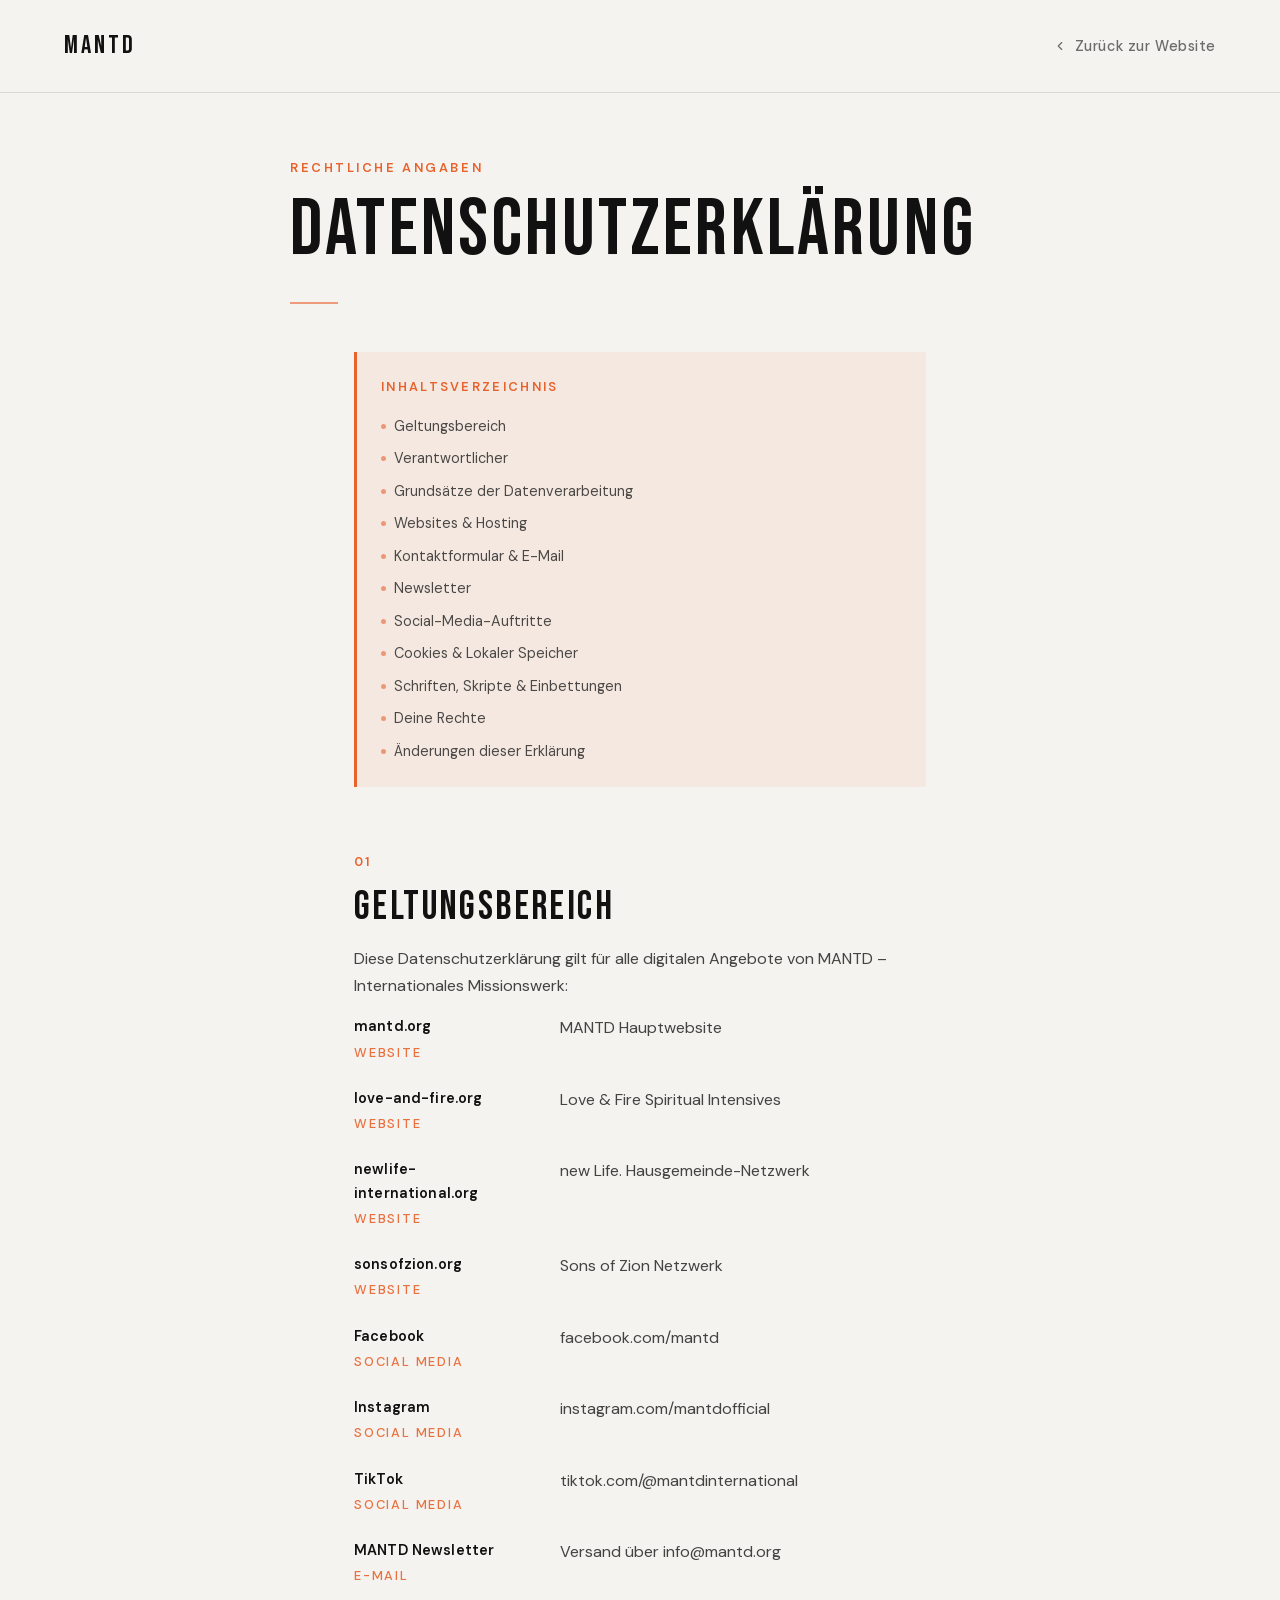
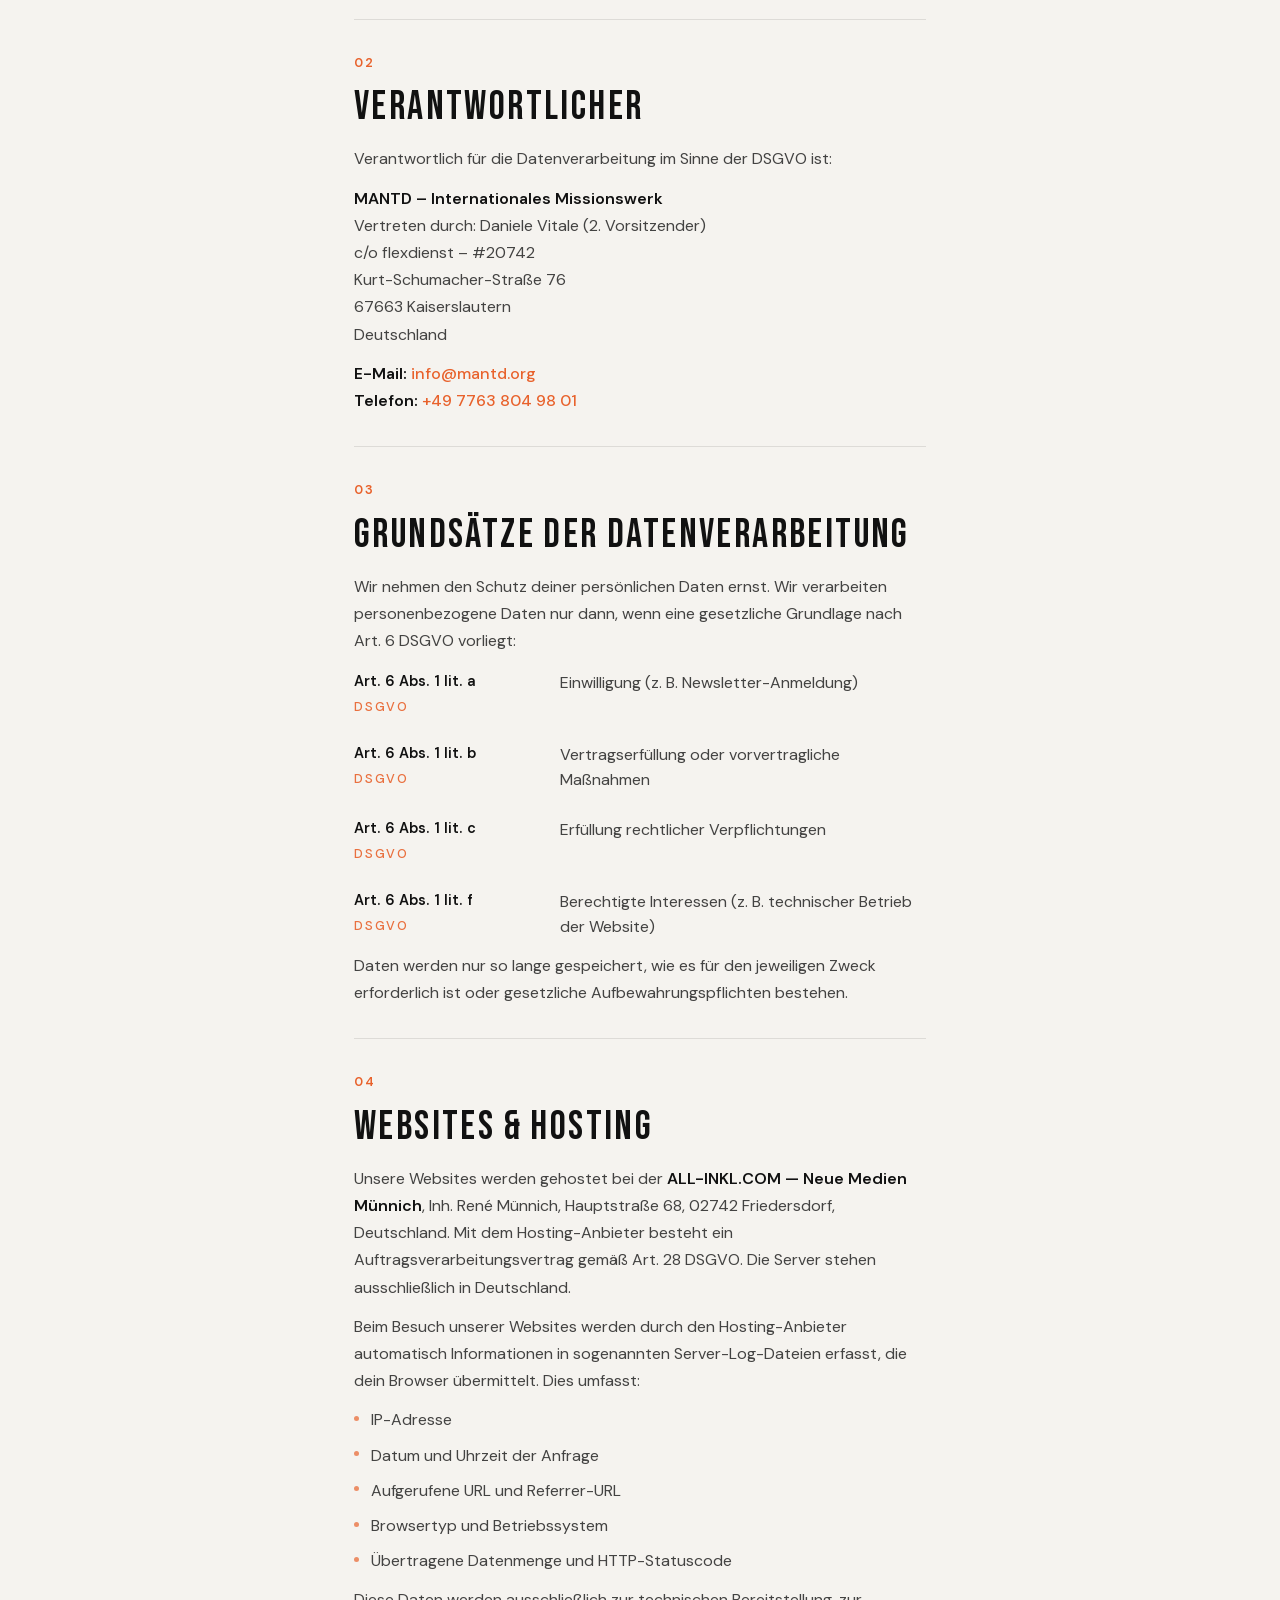
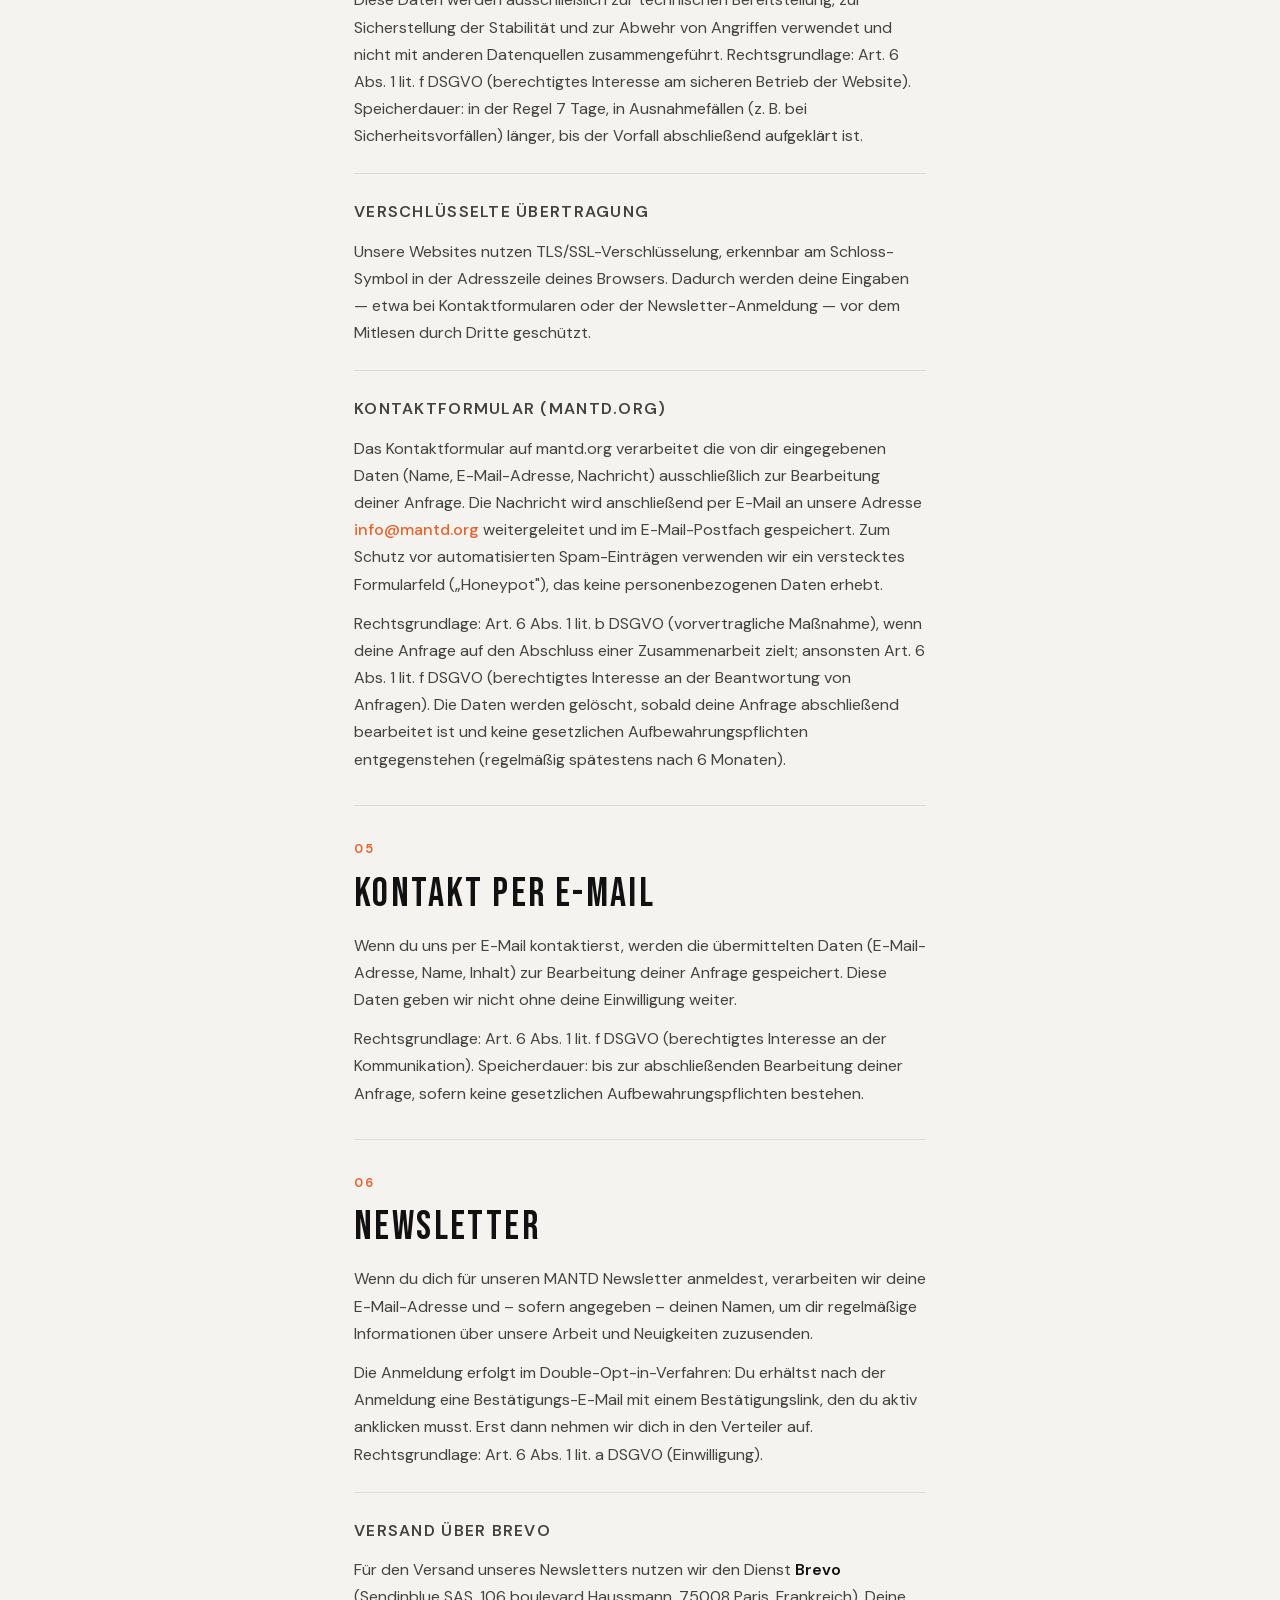
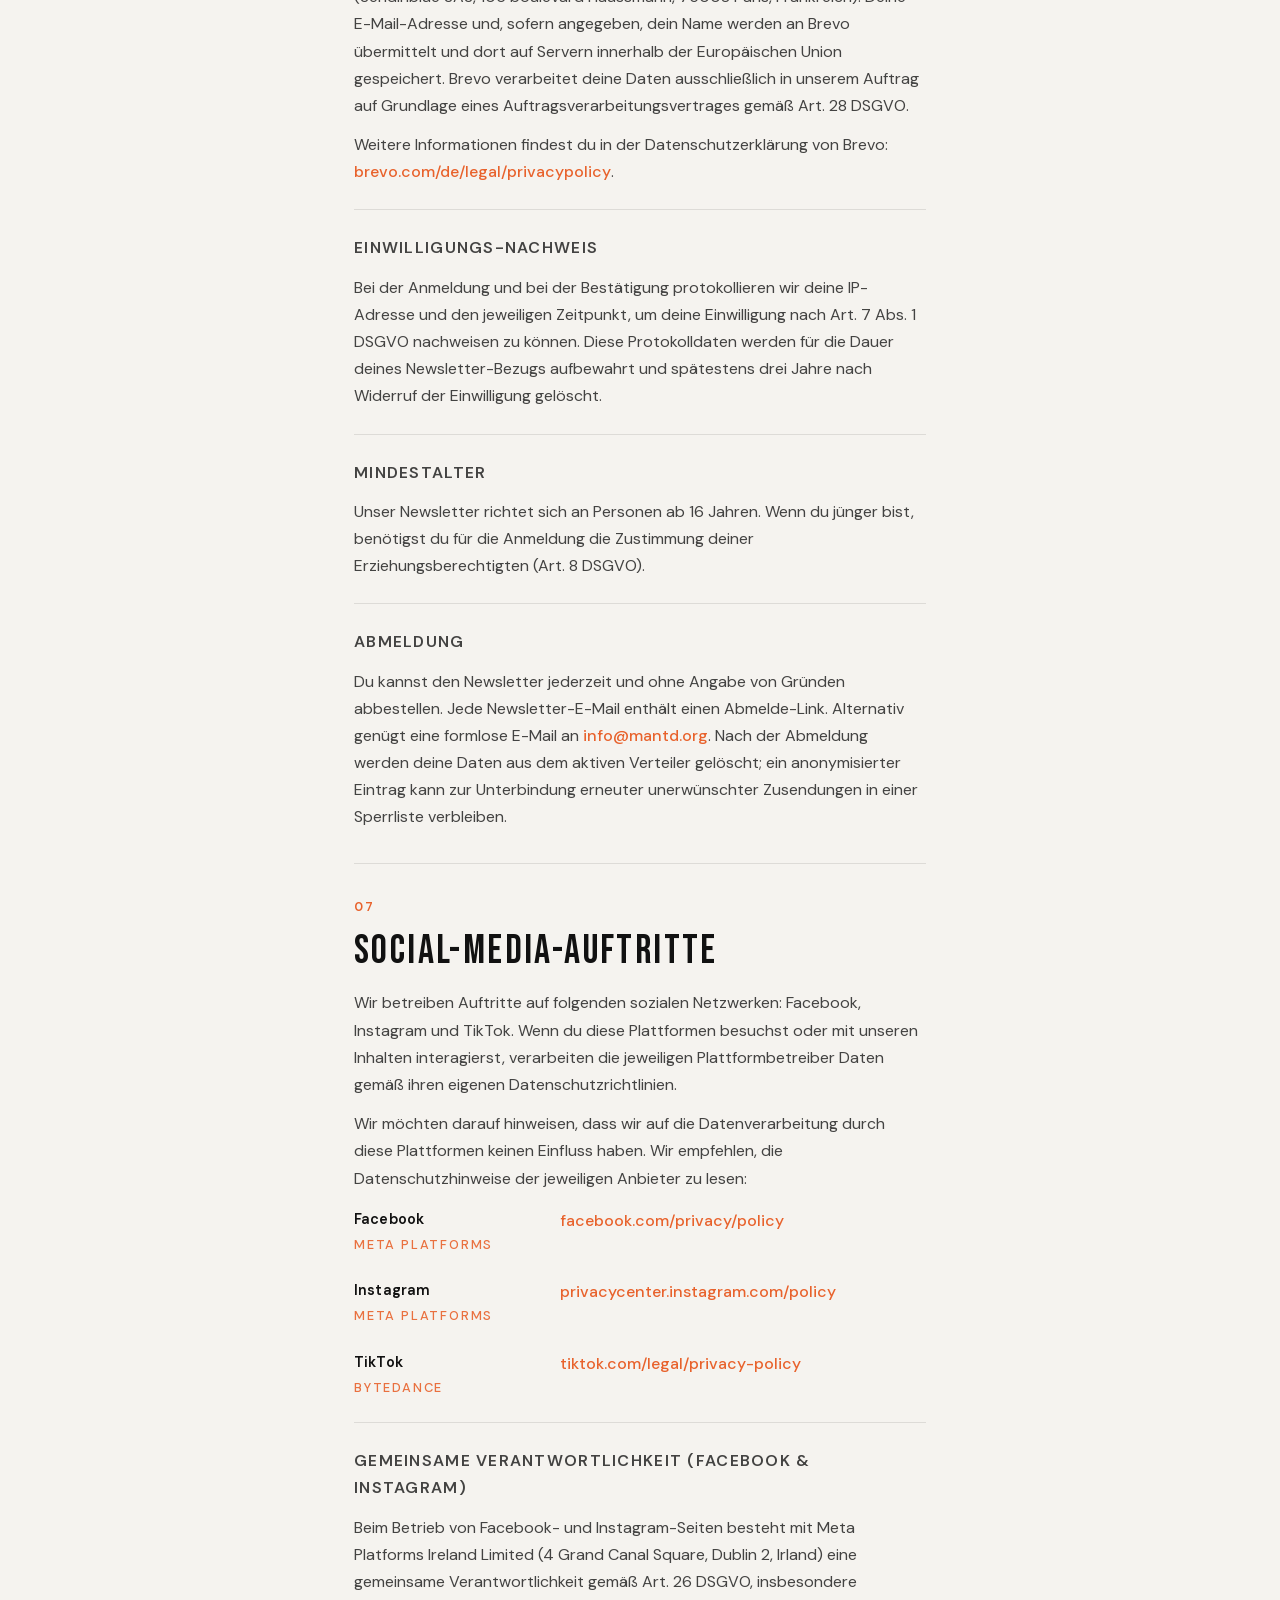
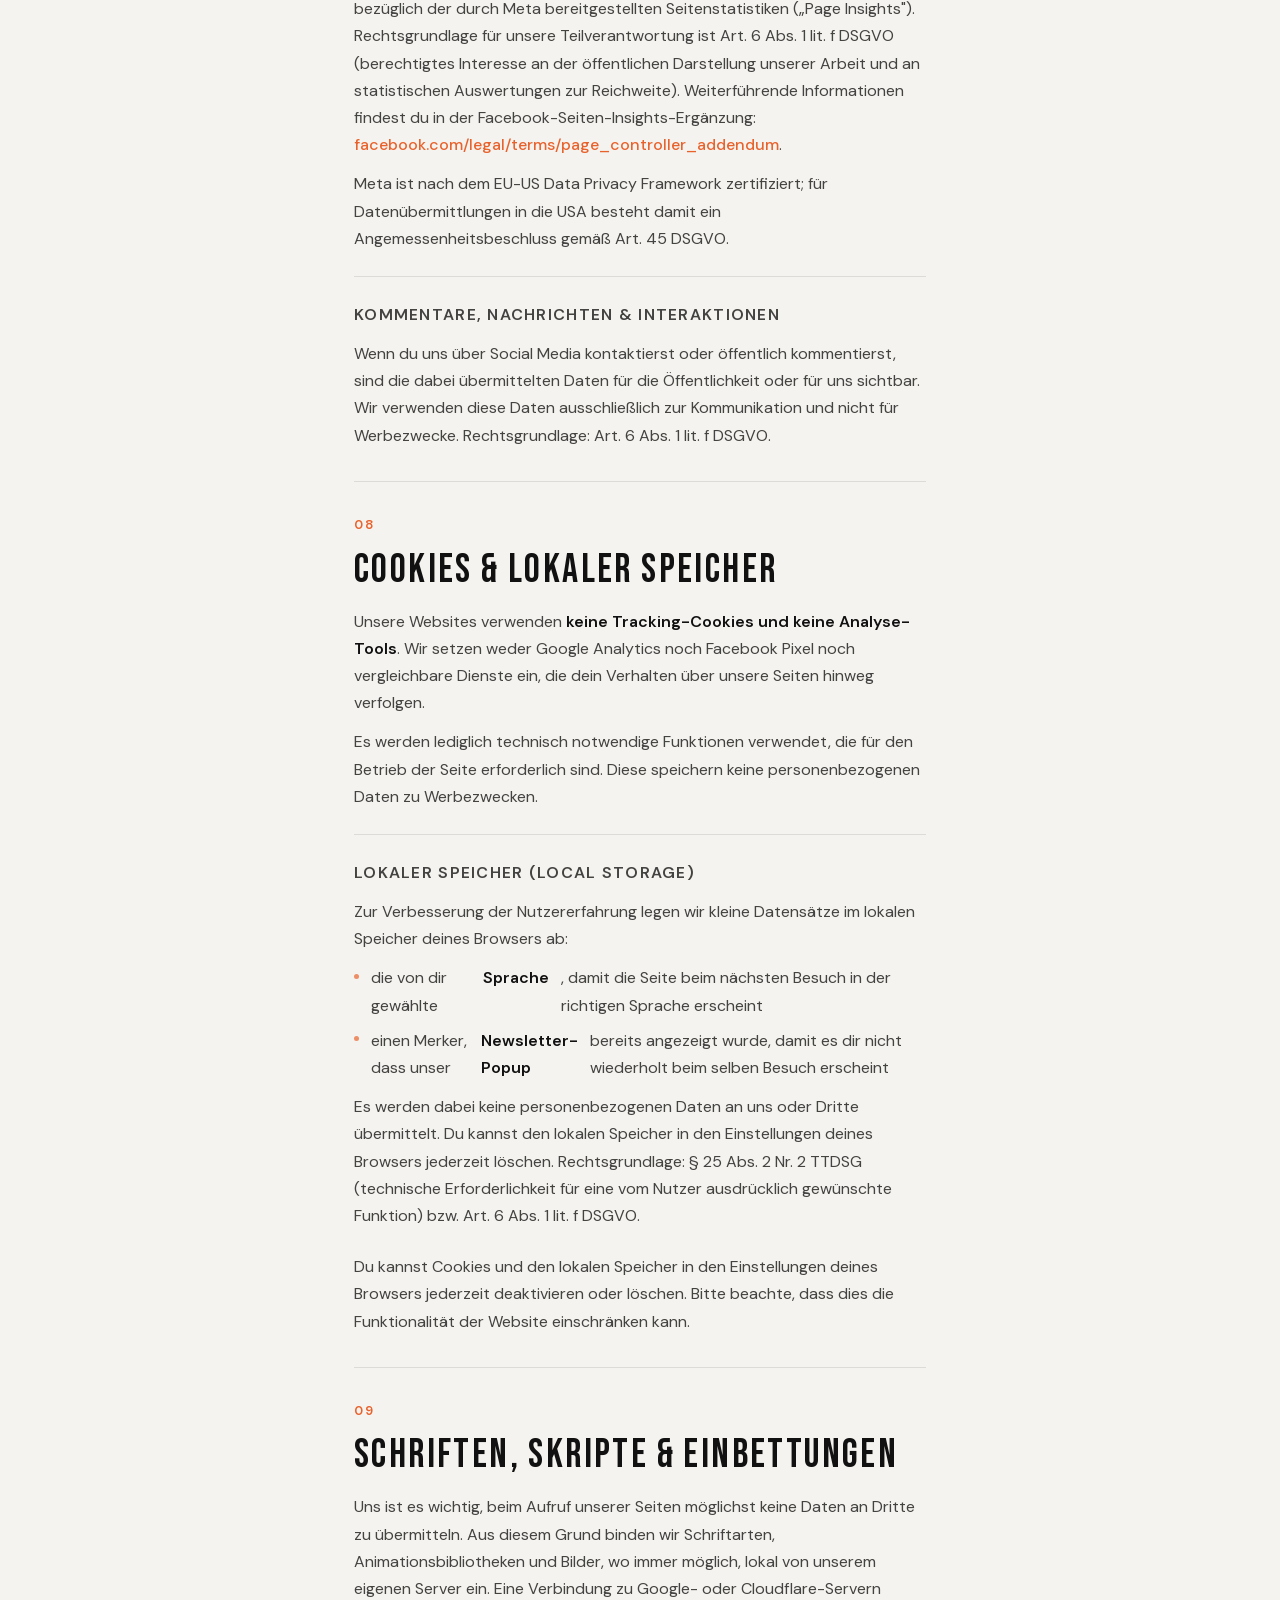
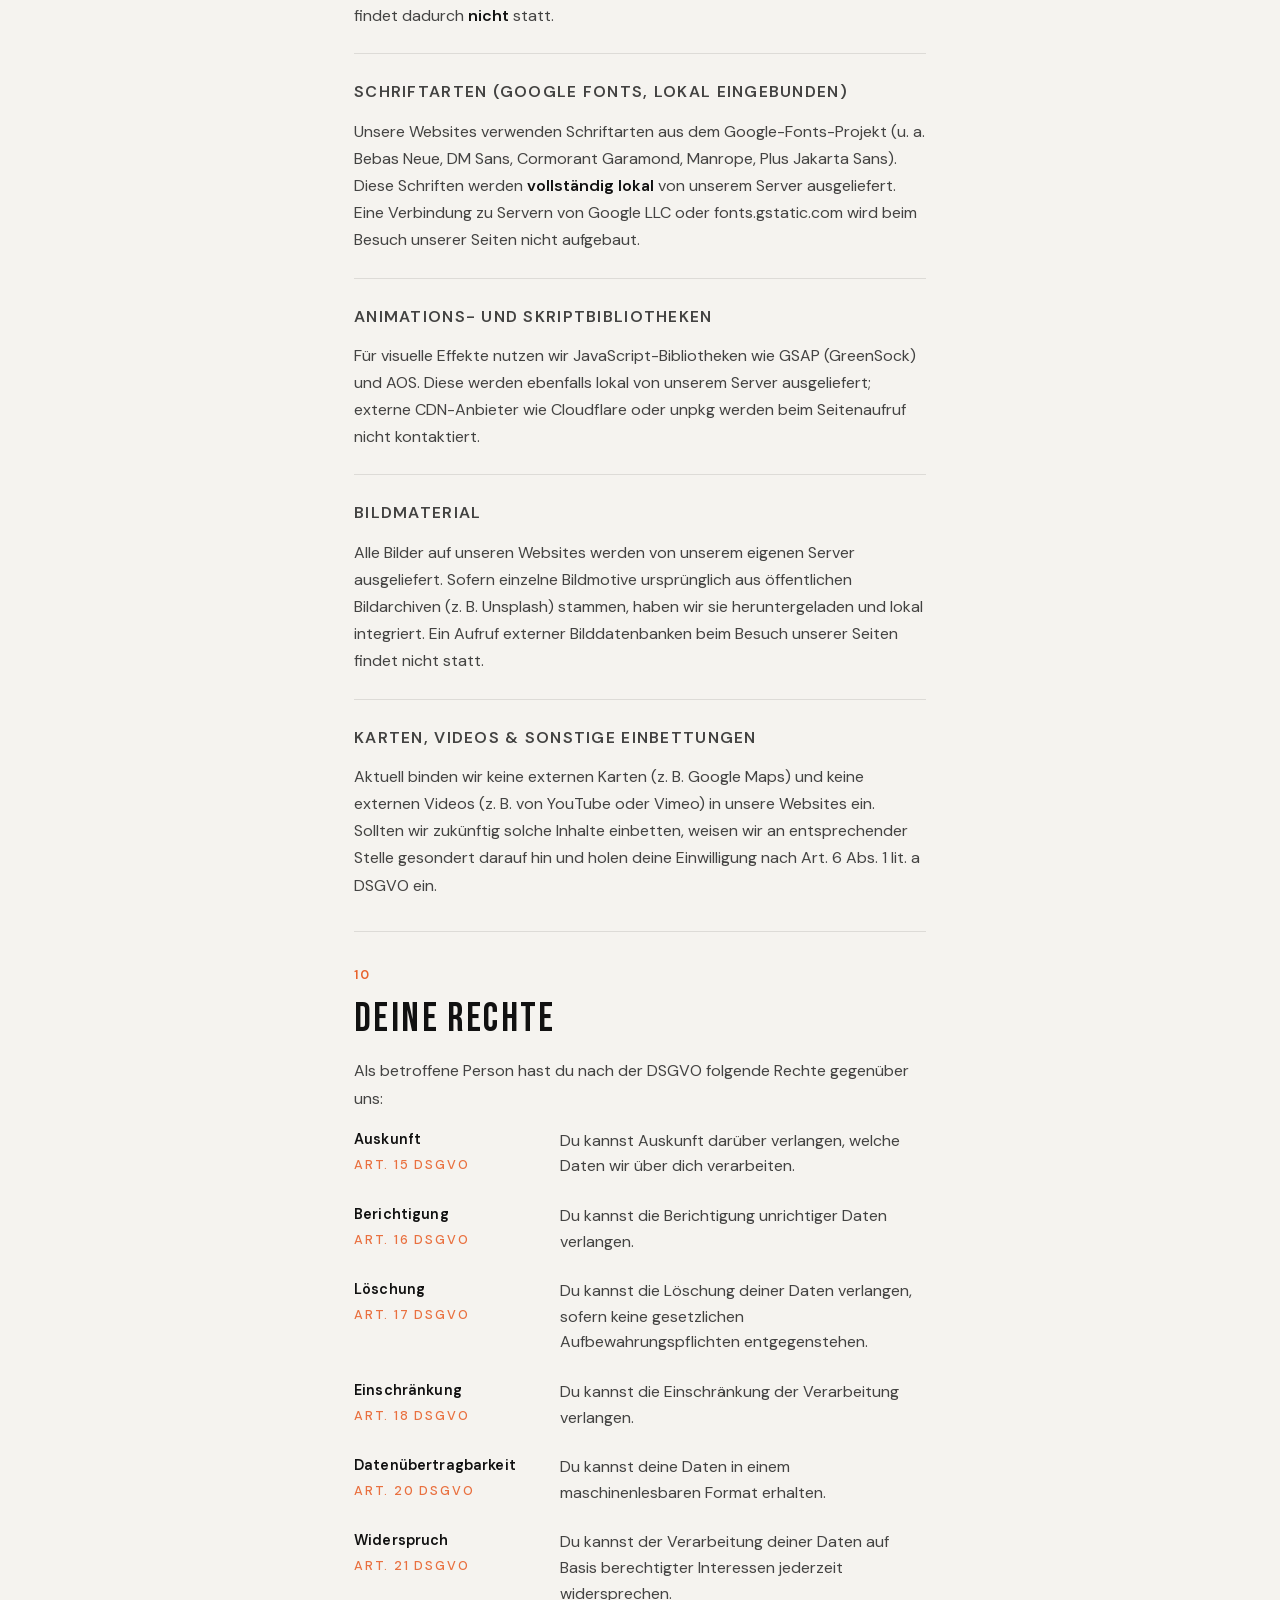
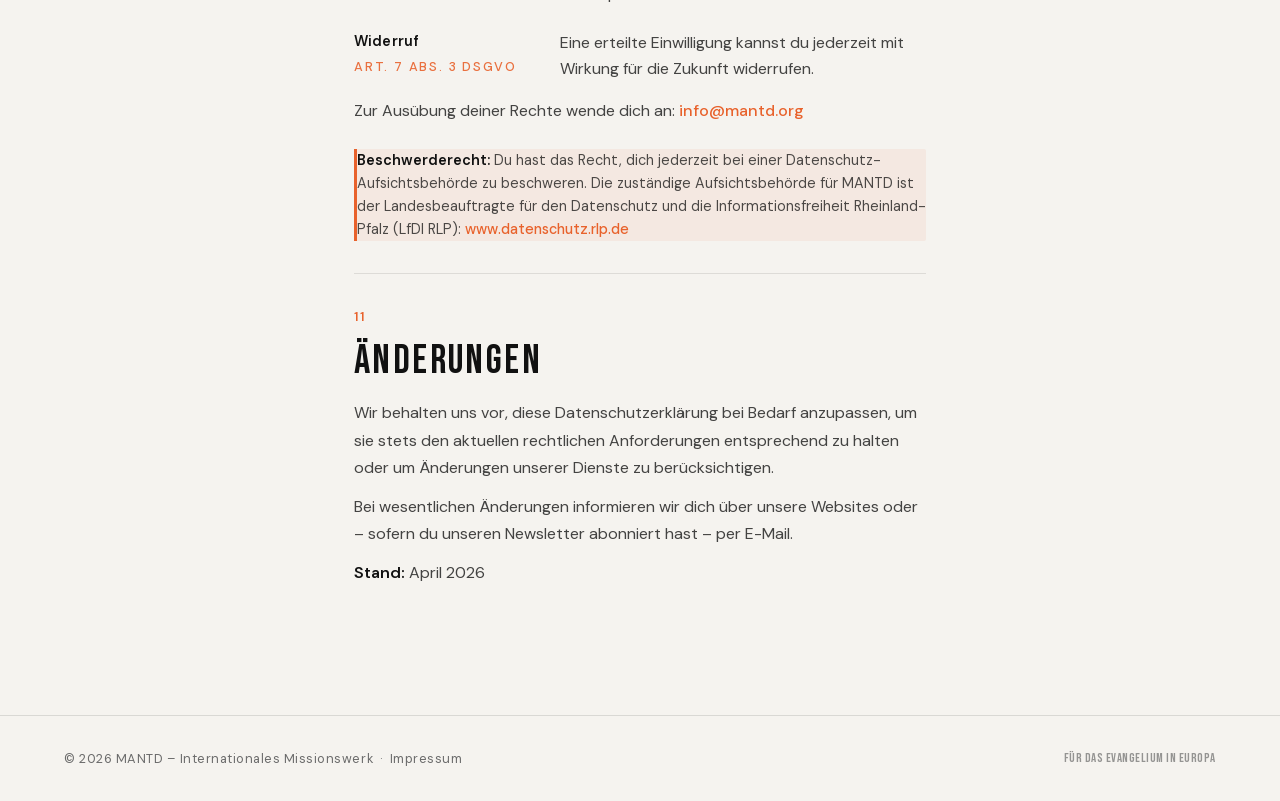
==== commit 3a966cd8: "legaldocs overdue" ====
--- a/datenschutz.html
+++ b/datenschutz.html
@@ -1,5 +1,6 @@
 <!DOCTYPE html>
 <html lang="de">
+
 <head>
   <meta charset="UTF-8" />
   <meta name="viewport" content="width=device-width, initial-scale=1.0" />
@@ -7,38 +8,40 @@
   <link rel="stylesheet" href="assets/fonts.css" />
 
   <style>
-    *, *::before, *::after {
+    *,
+    *::before,
+    *::after {
       box-sizing: border-box;
       margin: 0;
       padding: 0;
     }
 
     :root {
-      --color-bg:        #f5f3ef;
-      --color-surface:   #ffffff;
-      --color-ink:       #111111;
-      --color-muted:     #6b6b6b;
-      --color-accent:    #e8622c;
-      --color-border:    rgba(17, 17, 17, 0.1);
-      --color-rule:      rgba(17, 17, 17, 0.12);
+      --color-bg: #f5f3ef;
+      --color-surface: #ffffff;
+      --color-ink: #111111;
+      --color-muted: #6b6b6b;
+      --color-accent: #e8622c;
+      --color-border: rgba(17, 17, 17, 0.1);
+      --color-rule: rgba(17, 17, 17, 0.12);
       --color-accent-bg: rgba(232, 98, 44, 0.07);
 
       --font-display: 'Bebas Neue', sans-serif;
-      --font-body:    'DM Sans', system-ui, sans-serif;
-
-      --text-xs:   clamp(0.7rem,  1.5vw, 0.8rem);
-      --text-sm:   clamp(0.825rem, 2vw,  0.9rem);
-      --text-base: clamp(0.9rem,   2vw,  1rem);
-      --text-lg:   clamp(1rem,     2.5vw, 1.15rem);
-      --text-xl:   clamp(1.25rem,  3vw,  1.5rem);
-      --text-2xl:  clamp(1.75rem,  5vw,  2.5rem);
-      --text-hero: clamp(2.2rem,   7vw,  5rem);
-
-      --space-2:  0.5rem;
-      --space-3:  0.75rem;
-      --space-4:  1rem;
-      --space-6:  1.5rem;
-      --space-8:  2rem;
+      --font-body: 'DM Sans', system-ui, sans-serif;
+
+      --text-xs: clamp(0.7rem, 1.5vw, 0.8rem);
+      --text-sm: clamp(0.825rem, 2vw, 0.9rem);
+      --text-base: clamp(0.9rem, 2vw, 1rem);
+      --text-lg: clamp(1rem, 2.5vw, 1.15rem);
+      --text-xl: clamp(1.25rem, 3vw, 1.5rem);
+      --text-2xl: clamp(1.75rem, 5vw, 2.5rem);
+      --text-hero: clamp(2.2rem, 7vw, 5rem);
+
+      --space-2: 0.5rem;
+      --space-3: 0.75rem;
+      --space-4: 1rem;
+      --space-6: 1.5rem;
+      --space-8: 2rem;
       --space-12: 3rem;
       --space-16: 4rem;
       --space-24: 6rem;
@@ -47,7 +50,9 @@
       --radius: 2px;
     }
 
-    html { scroll-behavior: smooth; }
+    html {
+      scroll-behavior: smooth;
+    }
 
     body {
       background-color: var(--color-bg);
@@ -90,14 +95,19 @@
       transition: color 0.2s ease;
     }
 
-    .back-link:hover { color: var(--color-accent); }
+    .back-link:hover {
+      color: var(--color-accent);
+    }
 
     .back-link svg {
-      width: 14px; height: 14px;
+      width: 14px;
+      height: 14px;
       transition: transform 0.2s ease;
     }
 
-    .back-link:hover svg { transform: translateX(-3px); }
+    .back-link:hover svg {
+      transform: translateX(-3px);
+    }
 
     /* ── Hero ────────────────────────────────────────────── */
     .hero {
@@ -176,7 +186,9 @@
       transition: color 0.2s ease;
     }
 
-    .toc__list li a:hover { color: var(--color-accent); }
+    .toc__list li a:hover {
+      color: var(--color-accent);
+    }
 
     .toc__list li a::before {
       content: '';
@@ -203,19 +215,57 @@
       animation: fadeUp 0.6s cubic-bezier(0.16, 1, 0.3, 1) both;
     }
 
-    .block:nth-child(1)  { animation-delay: 60ms; }
-    .block:nth-child(2)  { animation-delay: 100ms; }
-    .block:nth-child(3)  { animation-delay: 140ms; }
-    .block:nth-child(4)  { animation-delay: 180ms; }
-    .block:nth-child(5)  { animation-delay: 220ms; }
-    .block:nth-child(6)  { animation-delay: 260ms; }
-    .block:nth-child(7)  { animation-delay: 300ms; }
-    .block:nth-child(8)  { animation-delay: 340ms; }
-    .block:nth-child(9)  { animation-delay: 380ms; }
-    .block:nth-child(10) { animation-delay: 420ms; }
-    .block:nth-child(11) { animation-delay: 460ms; }
-    .block:nth-child(12) { animation-delay: 500ms; }
-    .block:last-child    { border-bottom: none; }
+    .block:nth-child(1) {
+      animation-delay: 60ms;
+    }
+
+    .block:nth-child(2) {
+      animation-delay: 100ms;
+    }
+
+    .block:nth-child(3) {
+      animation-delay: 140ms;
+    }
+
+    .block:nth-child(4) {
+      animation-delay: 180ms;
+    }
+
+    .block:nth-child(5) {
+      animation-delay: 220ms;
+    }
+
+    .block:nth-child(6) {
+      animation-delay: 260ms;
+    }
+
+    .block:nth-child(7) {
+      animation-delay: 300ms;
+    }
+
+    .block:nth-child(8) {
+      animation-delay: 340ms;
+    }
+
+    .block:nth-child(9) {
+      animation-delay: 380ms;
+    }
+
+    .block:nth-child(10) {
+      animation-delay: 420ms;
+    }
+
+    .block:nth-child(11) {
+      animation-delay: 460ms;
+    }
+
+    .block:nth-child(12) {
+      animation-delay: 500ms;
+    }
+
+    .block:last-child {
+      border-bottom: none;
+    }
 
     .block__label {
       font-family: var(--font-body);
@@ -243,7 +293,9 @@
       margin-bottom: var(--space-3);
     }
 
-    .block__body p:last-child { margin-bottom: 0; }
+    .block__body p:last-child {
+      margin-bottom: 0;
+    }
 
     .block__body strong {
       font-weight: 600;
@@ -260,13 +312,17 @@
     .block__body a::after {
       content: '';
       position: absolute;
-      bottom: -1px; left: 0;
-      width: 0; height: 1px;
+      bottom: -1px;
+      left: 0;
+      width: 0;
+      height: 1px;
       background: currentColor;
       transition: width 0.25s cubic-bezier(0.65, 0, 0.35, 1);
     }
 
-    .block__body a:hover::after { width: 100%; }
+    .block__body a:hover::after {
+      width: 100%;
+    }
 
     /* ── Sub-sections ────────────────────────────────────── */
     .sub {
@@ -335,7 +391,10 @@
       border-bottom: 1px solid color-mix(in srgb, var(--color-ink) 6%, transparent);
     }
 
-    .dsl-table tr:first-child { padding-top: 0; }
+    .dsl-table tr:first-child {
+      padding-top: 0;
+    }
+
     .dsl-table tr:last-child {
       padding-bottom: 0;
       border-bottom: none;
@@ -371,24 +430,39 @@
 
     /* Tablet & Desktop: zweispaltige Tabelle ab 620px */
     @media (min-width: 620px) {
-      .dsl-table { display: table; }
-      .dsl-table tbody { display: table-row-group; }
+      .dsl-table {
+        display: table;
+      }
+
+      .dsl-table tbody {
+        display: table-row-group;
+      }
+
       .dsl-table tr {
         display: table-row;
         padding: 0;
         border-bottom: none;
       }
+
       .dsl-table td {
         display: table-cell;
         padding: var(--space-3) 0;
       }
-      .dsl-table tr:first-child td { padding-top: 0; }
-      .dsl-table tr:last-child  td { padding-bottom: 0; }
+
+      .dsl-table tr:first-child td {
+        padding-top: 0;
+      }
+
+      .dsl-table tr:last-child td {
+        padding-bottom: 0;
+      }
+
       .dsl-table td:first-child {
         width: 36%;
         padding-right: var(--space-6);
         margin-bottom: 0;
       }
+
       .dsl-table__ref {
         display: block;
         margin-left: 0;
@@ -443,8 +517,15 @@
 
     /* ── Animations ──────────────────────────────────────── */
     @keyframes fadeUp {
-      from { opacity: 0; transform: translateY(1.2rem); }
-      to   { opacity: 1; transform: translateY(0); }
+      from {
+        opacity: 0;
+        transform: translateY(1.2rem);
+      }
+
+      to {
+        opacity: 1;
+        transform: translateY(0);
+      }
     }
 
     /* ── Responsive ──────────────────────────────────────── */
@@ -457,13 +538,15 @@
     }
   </style>
 </head>
+
 <body>
 
   <header class="site-header">
     <a href="https://www.mantd.org" class="logo">MANTD</a>
     <a href="https://www.mantd.org" class="back-link">
-      <svg viewBox="0 0 24 24" fill="none" stroke="currentColor" stroke-width="2" stroke-linecap="round" stroke-linejoin="round">
-        <polyline points="15 18 9 12 15 6"/>
+      <svg viewBox="0 0 24 24" fill="none" stroke="currentColor" stroke-width="2" stroke-linecap="round"
+        stroke-linejoin="round">
+        <polyline points="15 18 9 12 15 6" />
       </svg>
       Zurück zur Website
     </a>
@@ -514,24 +597,24 @@
               <td>Love &amp; Fire Spiritual Intensives</td>
             </tr>
             <tr>
-              <td>newlife.mantd.org<span class="dsl-table__ref">Website</span></td>
+              <td>newlife-international.org<span class="dsl-table__ref">Website</span></td>
               <td>new Life. Hausgemeinde-Netzwerk</td>
             </tr>
             <tr>
-              <td>sons-of-zion.org<span class="dsl-table__ref">Website</span></td>
-              <td>Sons of Zion Seminare</td>
+              <td>sonsofzion.org<span class="dsl-table__ref">Website</span></td>
+              <td>Sons of Zion Netzwerk</td>
             </tr>
             <tr>
               <td>Facebook<span class="dsl-table__ref">Social Media</span></td>
-              <td>facebook.com/mantd.org</td>
+              <td>facebook.com/mantd</td>
             </tr>
             <tr>
               <td>Instagram<span class="dsl-table__ref">Social Media</span></td>
-              <td>instagram.com/mantd.org</td>
+              <td>instagram.com/mantdofficial</td>
             </tr>
             <tr>
               <td>TikTok<span class="dsl-table__ref">Social Media</span></td>
-              <td>tiktok.com/@mantd.org</td>
+              <td>tiktok.com/@mantdinternational</td>
             </tr>
             <tr>
               <td>MANTD Newsletter<span class="dsl-table__ref">E-Mail</span></td>
@@ -568,7 +651,8 @@
       <p class="block__label">03</p>
       <h2 class="block__title">GRUNDSÄTZE DER DATEN­VERARBEITUNG</h2>
       <div class="block__body">
-        <p>Wir nehmen den Schutz deiner persönlichen Daten ernst. Wir verarbeiten personenbezogene Daten nur dann, wenn eine gesetzliche Grundlage nach Art. 6 DSGVO vorliegt:</p>
+        <p>Wir nehmen den Schutz deiner persönlichen Daten ernst. Wir verarbeiten personenbezogene Daten nur dann, wenn
+          eine gesetzliche Grundlage nach Art. 6 DSGVO vorliegt:</p>
         <table class="dsl-table">
           <tbody>
             <tr>
@@ -589,7 +673,8 @@
             </tr>
           </tbody>
         </table>
-        <p style="margin-top: var(--space-3);">Daten werden nur so lange gespeichert, wie es für den jeweiligen Zweck erforderlich ist oder gesetzliche Aufbewahrungspflichten bestehen.</p>
+        <p style="margin-top: var(--space-3);">Daten werden nur so lange gespeichert, wie es für den jeweiligen Zweck
+          erforderlich ist oder gesetzliche Aufbewahrungspflichten bestehen.</p>
       </div>
     </div>
 
@@ -598,9 +683,12 @@
       <p class="block__label">04</p>
       <h2 class="block__title">WEBSITES &amp; HOSTING</h2>
       <div class="block__body">
-        <p>Unsere Websites werden gehostet bei der <strong>ALL-INKL.COM — Neue Medien Münnich</strong>, Inh. René Münnich, Hauptstraße 68, 02742 Friedersdorf, Deutschland. Mit dem Hosting-Anbieter besteht ein Auftragsverarbeitungsvertrag gemäß Art. 28 DSGVO. Die Server stehen ausschließlich in Deutschland.</p>
-
-        <p>Beim Besuch unserer Websites werden durch den Hosting-Anbieter automatisch Informationen in sogenannten Server-Log-Dateien erfasst, die dein Browser übermittelt. Dies umfasst:</p>
+        <p>Unsere Websites werden gehostet bei der <strong>ALL-INKL.COM — Neue Medien Münnich</strong>, Inh. René
+          Münnich, Hauptstraße 68, 02742 Friedersdorf, Deutschland. Mit dem Hosting-Anbieter besteht ein
+          Auftragsverarbeitungsvertrag gemäß Art. 28 DSGVO. Die Server stehen ausschließlich in Deutschland.</p>
+
+        <p>Beim Besuch unserer Websites werden durch den Hosting-Anbieter automatisch Informationen in sogenannten
+          Server-Log-Dateien erfasst, die dein Browser übermittelt. Dies umfasst:</p>
         <ul class="dsl">
           <li>IP-Adresse</li>
           <li>Datum und Uhrzeit der Anfrage</li>
@@ -608,17 +696,30 @@
           <li>Browsertyp und Betriebssystem</li>
           <li>Übertragene Datenmenge und HTTP-Statuscode</li>
         </ul>
-        <p style="margin-top: var(--space-3);">Diese Daten werden ausschließlich zur technischen Bereitstellung, zur Sicherstellung der Stabilität und zur Abwehr von Angriffen verwendet und nicht mit anderen Datenquellen zusammengeführt. Rechtsgrundlage: Art. 6 Abs. 1 lit. f DSGVO (berechtigtes Interesse am sicheren Betrieb der Website). Speicherdauer: in der Regel 7 Tage, in Ausnahmefällen (z. B. bei Sicherheitsvorfällen) länger, bis der Vorfall abschließend aufgeklärt ist.</p>
+        <p style="margin-top: var(--space-3);">Diese Daten werden ausschließlich zur technischen Bereitstellung, zur
+          Sicherstellung der Stabilität und zur Abwehr von Angriffen verwendet und nicht mit anderen Datenquellen
+          zusammengeführt. Rechtsgrundlage: Art. 6 Abs. 1 lit. f DSGVO (berechtigtes Interesse am sicheren Betrieb der
+          Website). Speicherdauer: in der Regel 7 Tage, in Ausnahmefällen (z. B. bei Sicherheitsvorfällen) länger, bis
+          der Vorfall abschließend aufgeklärt ist.</p>
 
         <div class="sub">
           <p class="sub__title">Verschlüsselte Übertragung</p>
-          <p>Unsere Websites nutzen TLS/SSL-Verschlüsselung, erkennbar am Schloss-Symbol in der Adresszeile deines Browsers. Dadurch werden deine Eingaben — etwa bei Kontaktformularen oder der Newsletter-Anmeldung — vor dem Mitlesen durch Dritte geschützt.</p>
+          <p>Unsere Websites nutzen TLS/SSL-Verschlüsselung, erkennbar am Schloss-Symbol in der Adresszeile deines
+            Browsers. Dadurch werden deine Eingaben — etwa bei Kontaktformularen oder der Newsletter-Anmeldung — vor dem
+            Mitlesen durch Dritte geschützt.</p>
         </div>
 
         <div class="sub">
           <p class="sub__title">Kontaktformular (mantd.org)</p>
-          <p>Das Kontaktformular auf mantd.org verarbeitet die von dir eingegebenen Daten (Name, E-Mail-Adresse, Nachricht) ausschließlich zur Bearbeitung deiner Anfrage. Die Nachricht wird anschließend per E-Mail an unsere Adresse <a href="mailto:info@mantd.org">info@mantd.org</a> weitergeleitet und im E-Mail-Postfach gespeichert. Zum Schutz vor automatisierten Spam-Einträgen verwenden wir ein verstecktes Formularfeld („Honeypot"), das keine personenbezogenen Daten erhebt.</p>
-          <p>Rechtsgrundlage: Art. 6 Abs. 1 lit. b DSGVO (vorvertragliche Maßnahme), wenn deine Anfrage auf den Abschluss einer Zusammenarbeit zielt; ansonsten Art. 6 Abs. 1 lit. f DSGVO (berechtigtes Interesse an der Beantwortung von Anfragen). Die Daten werden gelöscht, sobald deine Anfrage abschließend bearbeitet ist und keine gesetzlichen Aufbewahrungspflichten entgegenstehen (regelmäßig spätestens nach 6 Monaten).</p>
+          <p>Das Kontaktformular auf mantd.org verarbeitet die von dir eingegebenen Daten (Name, E-Mail-Adresse,
+            Nachricht) ausschließlich zur Bearbeitung deiner Anfrage. Die Nachricht wird anschließend per E-Mail an
+            unsere Adresse <a href="mailto:info@mantd.org">info@mantd.org</a> weitergeleitet und im E-Mail-Postfach
+            gespeichert. Zum Schutz vor automatisierten Spam-Einträgen verwenden wir ein verstecktes Formularfeld
+            („Honeypot"), das keine personenbezogenen Daten erhebt.</p>
+          <p>Rechtsgrundlage: Art. 6 Abs. 1 lit. b DSGVO (vorvertragliche Maßnahme), wenn deine Anfrage auf den
+            Abschluss einer Zusammenarbeit zielt; ansonsten Art. 6 Abs. 1 lit. f DSGVO (berechtigtes Interesse an der
+            Beantwortung von Anfragen). Die Daten werden gelöscht, sobald deine Anfrage abschließend bearbeitet ist und
+            keine gesetzlichen Aufbewahrungspflichten entgegenstehen (regelmäßig spätestens nach 6 Monaten).</p>
         </div>
       </div>
     </div>
@@ -628,8 +729,10 @@
       <p class="block__label">05</p>
       <h2 class="block__title">KONTAKT PER E-MAIL</h2>
       <div class="block__body">
-        <p>Wenn du uns per E-Mail kontaktierst, werden die übermittelten Daten (E-Mail-Adresse, Name, Inhalt) zur Bearbeitung deiner Anfrage gespeichert. Diese Daten geben wir nicht ohne deine Einwilligung weiter.</p>
-        <p>Rechtsgrundlage: Art. 6 Abs. 1 lit. f DSGVO (berechtigtes Interesse an der Kommunikation). Speicherdauer: bis zur abschließenden Bearbeitung deiner Anfrage, sofern keine gesetzlichen Aufbewahrungspflichten bestehen.</p>
+        <p>Wenn du uns per E-Mail kontaktierst, werden die übermittelten Daten (E-Mail-Adresse, Name, Inhalt) zur
+          Bearbeitung deiner Anfrage gespeichert. Diese Daten geben wir nicht ohne deine Einwilligung weiter.</p>
+        <p>Rechtsgrundlage: Art. 6 Abs. 1 lit. f DSGVO (berechtigtes Interesse an der Kommunikation). Speicherdauer: bis
+          zur abschließenden Bearbeitung deiner Anfrage, sofern keine gesetzlichen Aufbewahrungspflichten bestehen.</p>
       </div>
     </div>
 
@@ -638,28 +741,45 @@
       <p class="block__label">06</p>
       <h2 class="block__title">NEWSLETTER</h2>
       <div class="block__body">
-        <p>Wenn du dich für unseren MANTD Newsletter anmeldest, verarbeiten wir deine E-Mail-Adresse und – sofern angegeben – deinen Namen, um dir regelmäßige Informationen über unsere Arbeit und Neuigkeiten zuzusenden.</p>
-        <p>Die Anmeldung erfolgt im Double-Opt-in-Verfahren: Du erhältst nach der Anmeldung eine Bestätigungs-E-Mail mit einem Bestätigungslink, den du aktiv anklicken musst. Erst dann nehmen wir dich in den Verteiler auf. Rechtsgrundlage: Art. 6 Abs. 1 lit. a DSGVO (Einwilligung).</p>
+        <p>Wenn du dich für unseren MANTD Newsletter anmeldest, verarbeiten wir deine E-Mail-Adresse und – sofern
+          angegeben – deinen Namen, um dir regelmäßige Informationen über unsere Arbeit und Neuigkeiten zuzusenden.</p>
+        <p>Die Anmeldung erfolgt im Double-Opt-in-Verfahren: Du erhältst nach der Anmeldung eine Bestätigungs-E-Mail mit
+          einem Bestätigungslink, den du aktiv anklicken musst. Erst dann nehmen wir dich in den Verteiler auf.
+          Rechtsgrundlage: Art. 6 Abs. 1 lit. a DSGVO (Einwilligung).</p>
 
         <div class="sub">
           <p class="sub__title">Versand über Brevo</p>
-          <p>Für den Versand unseres Newsletters nutzen wir den Dienst <strong>Brevo</strong> (Sendinblue SAS, 106 boulevard Haussmann, 75008 Paris, Frankreich). Deine E-Mail-Adresse und, sofern angegeben, dein Name werden an Brevo übermittelt und dort auf Servern innerhalb der Europäischen Union gespeichert. Brevo verarbeitet deine Daten ausschließlich in unserem Auftrag auf Grundlage eines Auftragsverarbeitungsvertrages gemäß Art. 28 DSGVO.</p>
-          <p>Weitere Informationen findest du in der Datenschutzerklärung von Brevo: <a href="https://www.brevo.com/de/legal/privacypolicy/" target="_blank" rel="noopener noreferrer">brevo.com/de/legal/privacypolicy</a>.</p>
+          <p>Für den Versand unseres Newsletters nutzen wir den Dienst <strong>Brevo</strong> (Sendinblue SAS, 106
+            boulevard Haussmann, 75008 Paris, Frankreich). Deine E-Mail-Adresse und, sofern angegeben, dein Name werden
+            an Brevo übermittelt und dort auf Servern innerhalb der Europäischen Union gespeichert. Brevo verarbeitet
+            deine Daten ausschließlich in unserem Auftrag auf Grundlage eines Auftragsverarbeitungsvertrages gemäß Art.
+            28 DSGVO.</p>
+          <p>Weitere Informationen findest du in der Datenschutzerklärung von Brevo: <a
+              href="https://www.brevo.com/de/legal/privacypolicy/" target="_blank"
+              rel="noopener noreferrer">brevo.com/de/legal/privacypolicy</a>.</p>
         </div>
 
         <div class="sub">
           <p class="sub__title">Einwilligungs-Nachweis</p>
-          <p>Bei der Anmeldung und bei der Bestätigung protokollieren wir deine IP-Adresse und den jeweiligen Zeitpunkt, um deine Einwilligung nach Art. 7 Abs. 1 DSGVO nachweisen zu können. Diese Protokolldaten werden für die Dauer deines Newsletter-Bezugs aufbewahrt und spätestens drei Jahre nach Widerruf der Einwilligung gelöscht.</p>
+          <p>Bei der Anmeldung und bei der Bestätigung protokollieren wir deine IP-Adresse und den jeweiligen Zeitpunkt,
+            um deine Einwilligung nach Art. 7 Abs. 1 DSGVO nachweisen zu können. Diese Protokolldaten werden für die
+            Dauer deines Newsletter-Bezugs aufbewahrt und spätestens drei Jahre nach Widerruf der Einwilligung gelöscht.
+          </p>
         </div>
 
         <div class="sub">
           <p class="sub__title">Mindestalter</p>
-          <p>Unser Newsletter richtet sich an Personen ab 16 Jahren. Wenn du jünger bist, benötigst du für die Anmeldung die Zustimmung deiner Erziehungsberechtigten (Art. 8 DSGVO).</p>
+          <p>Unser Newsletter richtet sich an Personen ab 16 Jahren. Wenn du jünger bist, benötigst du für die Anmeldung
+            die Zustimmung deiner Erziehungsberechtigten (Art. 8 DSGVO).</p>
         </div>
 
         <div class="sub">
           <p class="sub__title">Abmeldung</p>
-          <p>Du kannst den Newsletter jederzeit und ohne Angabe von Gründen abbestellen. Jede Newsletter-E-Mail enthält einen Abmelde-Link. Alternativ genügt eine formlose E-Mail an <a href="mailto:info@mantd.org">info@mantd.org</a>. Nach der Abmeldung werden deine Daten aus dem aktiven Verteiler gelöscht; ein anonymisierter Eintrag kann zur Unterbindung erneuter unerwünschter Zusendungen in einer Sperrliste verbleiben.</p>
+          <p>Du kannst den Newsletter jederzeit und ohne Angabe von Gründen abbestellen. Jede Newsletter-E-Mail enthält
+            einen Abmelde-Link. Alternativ genügt eine formlose E-Mail an <a
+              href="mailto:info@mantd.org">info@mantd.org</a>. Nach der Abmeldung werden deine Daten aus dem aktiven
+            Verteiler gelöscht; ein anonymisierter Eintrag kann zur Unterbindung erneuter unerwünschter Zusendungen in
+            einer Sperrliste verbleiben.</p>
         </div>
       </div>
     </div>
@@ -669,34 +789,50 @@
       <p class="block__label">07</p>
       <h2 class="block__title">SOCIAL-MEDIA-AUFTRITTE</h2>
       <div class="block__body">
-        <p>Wir betreiben Auftritte auf folgenden sozialen Netzwerken: Facebook, Instagram und TikTok. Wenn du diese Plattformen besuchst oder mit unseren Inhalten interagierst, verarbeiten die jeweiligen Plattformbetreiber Daten gemäß ihren eigenen Datenschutzrichtlinien.</p>
-        <p>Wir möchten darauf hinweisen, dass wir auf die Datenverarbeitung durch diese Plattformen keinen Einfluss haben. Wir empfehlen, die Datenschutzhinweise der jeweiligen Anbieter zu lesen:</p>
+        <p>Wir betreiben Auftritte auf folgenden sozialen Netzwerken: Facebook, Instagram und TikTok. Wenn du diese
+          Plattformen besuchst oder mit unseren Inhalten interagierst, verarbeiten die jeweiligen Plattformbetreiber
+          Daten gemäß ihren eigenen Datenschutzrichtlinien.</p>
+        <p>Wir möchten darauf hinweisen, dass wir auf die Datenverarbeitung durch diese Plattformen keinen Einfluss
+          haben. Wir empfehlen, die Datenschutzhinweise der jeweiligen Anbieter zu lesen:</p>
         <table class="dsl-table">
           <tbody>
             <tr>
               <td>Facebook<span class="dsl-table__ref">Meta Platforms</span></td>
-              <td><a href="https://www.facebook.com/privacy/policy/" target="_blank" rel="noopener noreferrer">facebook.com/privacy/policy</a></td>
+              <td><a href="https://www.facebook.com/privacy/policy/" target="_blank"
+                  rel="noopener noreferrer">facebook.com/privacy/policy</a></td>
             </tr>
             <tr>
               <td>Instagram<span class="dsl-table__ref">Meta Platforms</span></td>
-              <td><a href="https://privacycenter.instagram.com/policy" target="_blank" rel="noopener noreferrer">privacycenter.instagram.com/policy</a></td>
+              <td><a href="https://privacycenter.instagram.com/policy" target="_blank"
+                  rel="noopener noreferrer">privacycenter.instagram.com/policy</a></td>
             </tr>
             <tr>
               <td>TikTok<span class="dsl-table__ref">ByteDance</span></td>
-              <td><a href="https://www.tiktok.com/legal/page/eea/privacy-policy/de-DE" target="_blank" rel="noopener noreferrer">tiktok.com/legal/privacy-policy</a></td>
+              <td><a href="https://www.tiktok.com/legal/page/eea/privacy-policy/de-DE" target="_blank"
+                  rel="noopener noreferrer">tiktok.com/legal/privacy-policy</a></td>
             </tr>
           </tbody>
         </table>
 
         <div class="sub">
           <p class="sub__title">Gemeinsame Verantwortlichkeit (Facebook &amp; Instagram)</p>
-          <p>Beim Betrieb von Facebook- und Instagram-Seiten besteht mit Meta Platforms Ireland Limited (4 Grand Canal Square, Dublin 2, Irland) eine gemeinsame Verantwortlichkeit gemäß Art. 26 DSGVO, insbesondere bezüglich der durch Meta bereitgestellten Seitenstatistiken („Page Insights"). Rechtsgrundlage für unsere Teilverantwortung ist Art. 6 Abs. 1 lit. f DSGVO (berechtigtes Interesse an der öffentlichen Darstellung unserer Arbeit und an statistischen Auswertungen zur Reichweite). Weiterführende Informationen findest du in der Facebook-Seiten-Insights-Ergänzung: <a href="https://www.facebook.com/legal/terms/page_controller_addendum" target="_blank" rel="noopener noreferrer">facebook.com/legal/terms/page_controller_addendum</a>.</p>
-          <p>Meta ist nach dem EU-US Data Privacy Framework zertifiziert; für Datenübermittlungen in die USA besteht damit ein Angemessenheitsbeschluss gemäß Art. 45 DSGVO.</p>
+          <p>Beim Betrieb von Facebook- und Instagram-Seiten besteht mit Meta Platforms Ireland Limited (4 Grand Canal
+            Square, Dublin 2, Irland) eine gemeinsame Verantwortlichkeit gemäß Art. 26 DSGVO, insbesondere bezüglich der
+            durch Meta bereitgestellten Seitenstatistiken („Page Insights"). Rechtsgrundlage für unsere
+            Teilverantwortung ist Art. 6 Abs. 1 lit. f DSGVO (berechtigtes Interesse an der öffentlichen Darstellung
+            unserer Arbeit und an statistischen Auswertungen zur Reichweite). Weiterführende Informationen findest du in
+            der Facebook-Seiten-Insights-Ergänzung: <a
+              href="https://www.facebook.com/legal/terms/page_controller_addendum" target="_blank"
+              rel="noopener noreferrer">facebook.com/legal/terms/page_controller_addendum</a>.</p>
+          <p>Meta ist nach dem EU-US Data Privacy Framework zertifiziert; für Datenübermittlungen in die USA besteht
+            damit ein Angemessenheitsbeschluss gemäß Art. 45 DSGVO.</p>
         </div>
 
         <div class="sub">
           <p class="sub__title">Kommentare, Nachrichten &amp; Interaktionen</p>
-          <p>Wenn du uns über Social Media kontaktierst oder öffentlich kommentierst, sind die dabei übermittelten Daten für die Öffentlichkeit oder für uns sichtbar. Wir verwenden diese Daten ausschließlich zur Kommunikation und nicht für Werbezwecke. Rechtsgrundlage: Art. 6 Abs. 1 lit. f DSGVO.</p>
+          <p>Wenn du uns über Social Media kontaktierst oder öffentlich kommentierst, sind die dabei übermittelten Daten
+            für die Öffentlichkeit oder für uns sichtbar. Wir verwenden diese Daten ausschließlich zur Kommunikation und
+            nicht für Werbezwecke. Rechtsgrundlage: Art. 6 Abs. 1 lit. f DSGVO.</p>
         </div>
       </div>
     </div>
@@ -706,20 +842,31 @@
       <p class="block__label">08</p>
       <h2 class="block__title">COOKIES &amp; LOKALER SPEICHER</h2>
       <div class="block__body">
-        <p>Unsere Websites verwenden <strong>keine Tracking-Cookies und keine Analyse-Tools</strong>. Wir setzen weder Google Analytics noch Facebook Pixel noch vergleichbare Dienste ein, die dein Verhalten über unsere Seiten hinweg verfolgen.</p>
-        <p>Es werden lediglich technisch notwendige Funktionen verwendet, die für den Betrieb der Seite erforderlich sind. Diese speichern keine personenbezogenen Daten zu Werbezwecken.</p>
+        <p>Unsere Websites verwenden <strong>keine Tracking-Cookies und keine Analyse-Tools</strong>. Wir setzen weder
+          Google Analytics noch Facebook Pixel noch vergleichbare Dienste ein, die dein Verhalten über unsere Seiten
+          hinweg verfolgen.</p>
+        <p>Es werden lediglich technisch notwendige Funktionen verwendet, die für den Betrieb der Seite erforderlich
+          sind. Diese speichern keine personenbezogenen Daten zu Werbezwecken.</p>
 
         <div class="sub">
           <p class="sub__title">Lokaler Speicher (Local Storage)</p>
-          <p>Zur Verbesserung der Nutzererfahrung legen wir kleine Datensätze im lokalen Speicher deines Browsers ab:</p>
+          <p>Zur Verbesserung der Nutzererfahrung legen wir kleine Datensätze im lokalen Speicher deines Browsers ab:
+          </p>
           <ul class="dsl">
-            <li>die von dir gewählte <strong>Sprache</strong>, damit die Seite beim nächsten Besuch in der richtigen Sprache erscheint</li>
-            <li>einen Merker, dass unser <strong>Newsletter-Popup</strong> bereits angezeigt wurde, damit es dir nicht wiederholt beim selben Besuch erscheint</li>
+            <li>die von dir gewählte <strong>Sprache</strong>, damit die Seite beim nächsten Besuch in der richtigen
+              Sprache erscheint</li>
+            <li>einen Merker, dass unser <strong>Newsletter-Popup</strong> bereits angezeigt wurde, damit es dir nicht
+              wiederholt beim selben Besuch erscheint</li>
           </ul>
-          <p style="margin-top: var(--space-3);">Es werden dabei keine personenbezogenen Daten an uns oder Dritte übermittelt. Du kannst den lokalen Speicher in den Einstellungen deines Browsers jederzeit löschen. Rechtsgrundlage: § 25 Abs. 2 Nr. 2 TTDSG (technische Erforderlichkeit für eine vom Nutzer ausdrücklich gewünschte Funktion) bzw. Art. 6 Abs. 1 lit. f DSGVO.</p>
-        </div>
-
-        <p style="margin-top: var(--space-6);">Du kannst Cookies und den lokalen Speicher in den Einstellungen deines Browsers jederzeit deaktivieren oder löschen. Bitte beachte, dass dies die Funktionalität der Website einschränken kann.</p>
+          <p style="margin-top: var(--space-3);">Es werden dabei keine personenbezogenen Daten an uns oder Dritte
+            übermittelt. Du kannst den lokalen Speicher in den Einstellungen deines Browsers jederzeit löschen.
+            Rechtsgrundlage: § 25 Abs. 2 Nr. 2 TTDSG (technische Erforderlichkeit für eine vom Nutzer ausdrücklich
+            gewünschte Funktion) bzw. Art. 6 Abs. 1 lit. f DSGVO.</p>
+        </div>
+
+        <p style="margin-top: var(--space-6);">Du kannst Cookies und den lokalen Speicher in den Einstellungen deines
+          Browsers jederzeit deaktivieren oder löschen. Bitte beachte, dass dies die Funktionalität der Website
+          einschränken kann.</p>
       </div>
     </div>
 
@@ -728,26 +875,39 @@
       <p class="block__label">09</p>
       <h2 class="block__title">SCHRIFTEN, SKRIPTE &amp; EINBETTUNGEN</h2>
       <div class="block__body">
-        <p>Uns ist es wichtig, beim Aufruf unserer Seiten möglichst keine Daten an Dritte zu übermitteln. Aus diesem Grund binden wir Schriftarten, Animationsbibliotheken und Bilder, wo immer möglich, lokal von unserem eigenen Server ein. Eine Verbindung zu Google- oder Cloudflare-Servern findet dadurch <strong>nicht</strong> statt.</p>
+        <p>Uns ist es wichtig, beim Aufruf unserer Seiten möglichst keine Daten an Dritte zu übermitteln. Aus diesem
+          Grund binden wir Schriftarten, Animationsbibliotheken und Bilder, wo immer möglich, lokal von unserem eigenen
+          Server ein. Eine Verbindung zu Google- oder Cloudflare-Servern findet dadurch <strong>nicht</strong> statt.
+        </p>
 
         <div class="sub">
           <p class="sub__title">Schriftarten (Google Fonts, lokal eingebunden)</p>
-          <p>Unsere Websites verwenden Schriftarten aus dem Google-Fonts-Projekt (u. a. Bebas Neue, DM Sans, Cormorant Garamond, Manrope, Plus Jakarta Sans). Diese Schriften werden <strong>vollständig lokal</strong> von unserem Server ausgeliefert. Eine Verbindung zu Servern von Google LLC oder fonts.gstatic.com wird beim Besuch unserer Seiten nicht aufgebaut.</p>
+          <p>Unsere Websites verwenden Schriftarten aus dem Google-Fonts-Projekt (u. a. Bebas Neue, DM Sans, Cormorant
+            Garamond, Manrope, Plus Jakarta Sans). Diese Schriften werden <strong>vollständig lokal</strong> von unserem
+            Server ausgeliefert. Eine Verbindung zu Servern von Google LLC oder fonts.gstatic.com wird beim Besuch
+            unserer Seiten nicht aufgebaut.</p>
         </div>
 
         <div class="sub">
           <p class="sub__title">Animations- und Skriptbibliotheken</p>
-          <p>Für visuelle Effekte nutzen wir JavaScript-Bibliotheken wie GSAP (GreenSock) und AOS. Diese werden ebenfalls lokal von unserem Server ausgeliefert; externe CDN-Anbieter wie Cloudflare oder unpkg werden beim Seitenaufruf nicht kontaktiert.</p>
+          <p>Für visuelle Effekte nutzen wir JavaScript-Bibliotheken wie GSAP (GreenSock) und AOS. Diese werden
+            ebenfalls lokal von unserem Server ausgeliefert; externe CDN-Anbieter wie Cloudflare oder unpkg werden beim
+            Seitenaufruf nicht kontaktiert.</p>
         </div>
 
         <div class="sub">
           <p class="sub__title">Bildmaterial</p>
-          <p>Alle Bilder auf unseren Websites werden von unserem eigenen Server ausgeliefert. Sofern einzelne Bildmotive ursprünglich aus öffentlichen Bildarchiven (z. B. Unsplash) stammen, haben wir sie heruntergeladen und lokal integriert. Ein Aufruf externer Bilddatenbanken beim Besuch unserer Seiten findet nicht statt.</p>
+          <p>Alle Bilder auf unseren Websites werden von unserem eigenen Server ausgeliefert. Sofern einzelne Bildmotive
+            ursprünglich aus öffentlichen Bildarchiven (z. B. Unsplash) stammen, haben wir sie heruntergeladen und lokal
+            integriert. Ein Aufruf externer Bilddatenbanken beim Besuch unserer Seiten findet nicht statt.</p>
         </div>
 
         <div class="sub">
           <p class="sub__title">Karten, Videos &amp; sonstige Einbettungen</p>
-          <p>Aktuell binden wir keine externen Karten (z. B. Google Maps) und keine externen Videos (z. B. von YouTube oder Vimeo) in unsere Websites ein. Sollten wir zukünftig solche Inhalte einbetten, weisen wir an entsprechender Stelle gesondert darauf hin und holen deine Einwilligung nach Art. 6 Abs. 1 lit. a DSGVO ein.</p>
+          <p>Aktuell binden wir keine externen Karten (z. B. Google Maps) und keine externen Videos (z. B. von YouTube
+            oder Vimeo) in unsere Websites ein. Sollten wir zukünftig solche Inhalte einbetten, weisen wir an
+            entsprechender Stelle gesondert darauf hin und holen deine Einwilligung nach Art. 6 Abs. 1 lit. a DSGVO ein.
+          </p>
         </div>
       </div>
     </div>
@@ -770,7 +930,8 @@
             </tr>
             <tr>
               <td>Löschung<span class="dsl-table__ref">Art. 17 DSGVO</span></td>
-              <td>Du kannst die Löschung deiner Daten verlangen, sofern keine gesetzlichen Aufbewahrungspflichten entgegenstehen.</td>
+              <td>Du kannst die Löschung deiner Daten verlangen, sofern keine gesetzlichen Aufbewahrungspflichten
+                entgegenstehen.</td>
             </tr>
             <tr>
               <td>Einschränkung<span class="dsl-table__ref">Art. 18 DSGVO</span></td>
@@ -782,7 +943,8 @@
             </tr>
             <tr>
               <td>Widerspruch<span class="dsl-table__ref">Art. 21 DSGVO</span></td>
-              <td>Du kannst der Verarbeitung deiner Daten auf Basis berechtigter Interessen jederzeit widersprechen.</td>
+              <td>Du kannst der Verarbeitung deiner Daten auf Basis berechtigter Interessen jederzeit widersprechen.
+              </td>
             </tr>
             <tr>
               <td>Widerruf<span class="dsl-table__ref">Art. 7 Abs. 3 DSGVO</span></td>
@@ -790,10 +952,14 @@
             </tr>
           </tbody>
         </table>
-        <p style="margin-top: var(--space-4);">Zur Ausübung deiner Rechte wende dich an: <a href="mailto:info@mantd.org">info@mantd.org</a></p>
+        <p style="margin-top: var(--space-4);">Zur Ausübung deiner Rechte wende dich an: <a
+            href="mailto:info@mantd.org">info@mantd.org</a></p>
 
         <div class="notice">
-          <p><strong>Beschwerderecht:</strong> Du hast das Recht, dich jederzeit bei einer Datenschutz-Aufsichtsbehörde zu beschweren. Die zuständige Aufsichtsbehörde für MANTD ist der Landesbeauftragte für den Datenschutz und die Informationsfreiheit Rheinland-Pfalz (LfDI RLP): <a href="https://www.datenschutz.rlp.de" target="_blank" rel="noopener noreferrer">www.datenschutz.rlp.de</a></p>
+          <p><strong>Beschwerderecht:</strong> Du hast das Recht, dich jederzeit bei einer Datenschutz-Aufsichtsbehörde
+            zu beschweren. Die zuständige Aufsichtsbehörde für MANTD ist der Landesbeauftragte für den Datenschutz und
+            die Informationsfreiheit Rheinland-Pfalz (LfDI RLP): <a href="https://www.datenschutz.rlp.de"
+              target="_blank" rel="noopener noreferrer">www.datenschutz.rlp.de</a></p>
         </div>
       </div>
     </div>
@@ -803,8 +969,10 @@
       <p class="block__label">11</p>
       <h2 class="block__title">ÄNDERUNGEN</h2>
       <div class="block__body">
-        <p>Wir behalten uns vor, diese Datenschutzerklärung bei Bedarf anzupassen, um sie stets den aktuellen rechtlichen Anforderungen entsprechend zu halten oder um Änderungen unserer Dienste zu berücksichtigen.</p>
-        <p>Bei wesentlichen Änderungen informieren wir dich über unsere Websites oder – sofern du unseren Newsletter abonniert hast – per E-Mail.</p>
+        <p>Wir behalten uns vor, diese Datenschutzerklärung bei Bedarf anzupassen, um sie stets den aktuellen
+          rechtlichen Anforderungen entsprechend zu halten oder um Änderungen unserer Dienste zu berücksichtigen.</p>
+        <p>Bei wesentlichen Änderungen informieren wir dich über unsere Websites oder – sofern du unseren Newsletter
+          abonniert hast – per E-Mail.</p>
         <p><strong>Stand:</strong> April 2026</p>
       </div>
     </div>
@@ -812,9 +980,11 @@
   </main>
 
   <footer class="site-footer">
-    <p>© 2026 MANTD – Internationales Missionswerk &nbsp;·&nbsp; <a href="impressum.html" style="color: inherit; text-decoration: none;">Impressum</a></p>
+    <p>© 2026 MANTD – Internationales Missionswerk &nbsp;·&nbsp; <a href="impressum.html"
+        style="color: inherit; text-decoration: none;">Impressum</a></p>
     <p class="footer-tagline">FÜR DAS EVANGELIUM IN EUROPA</p>
   </footer>
 
 </body>
-</html>
+
+</html>
